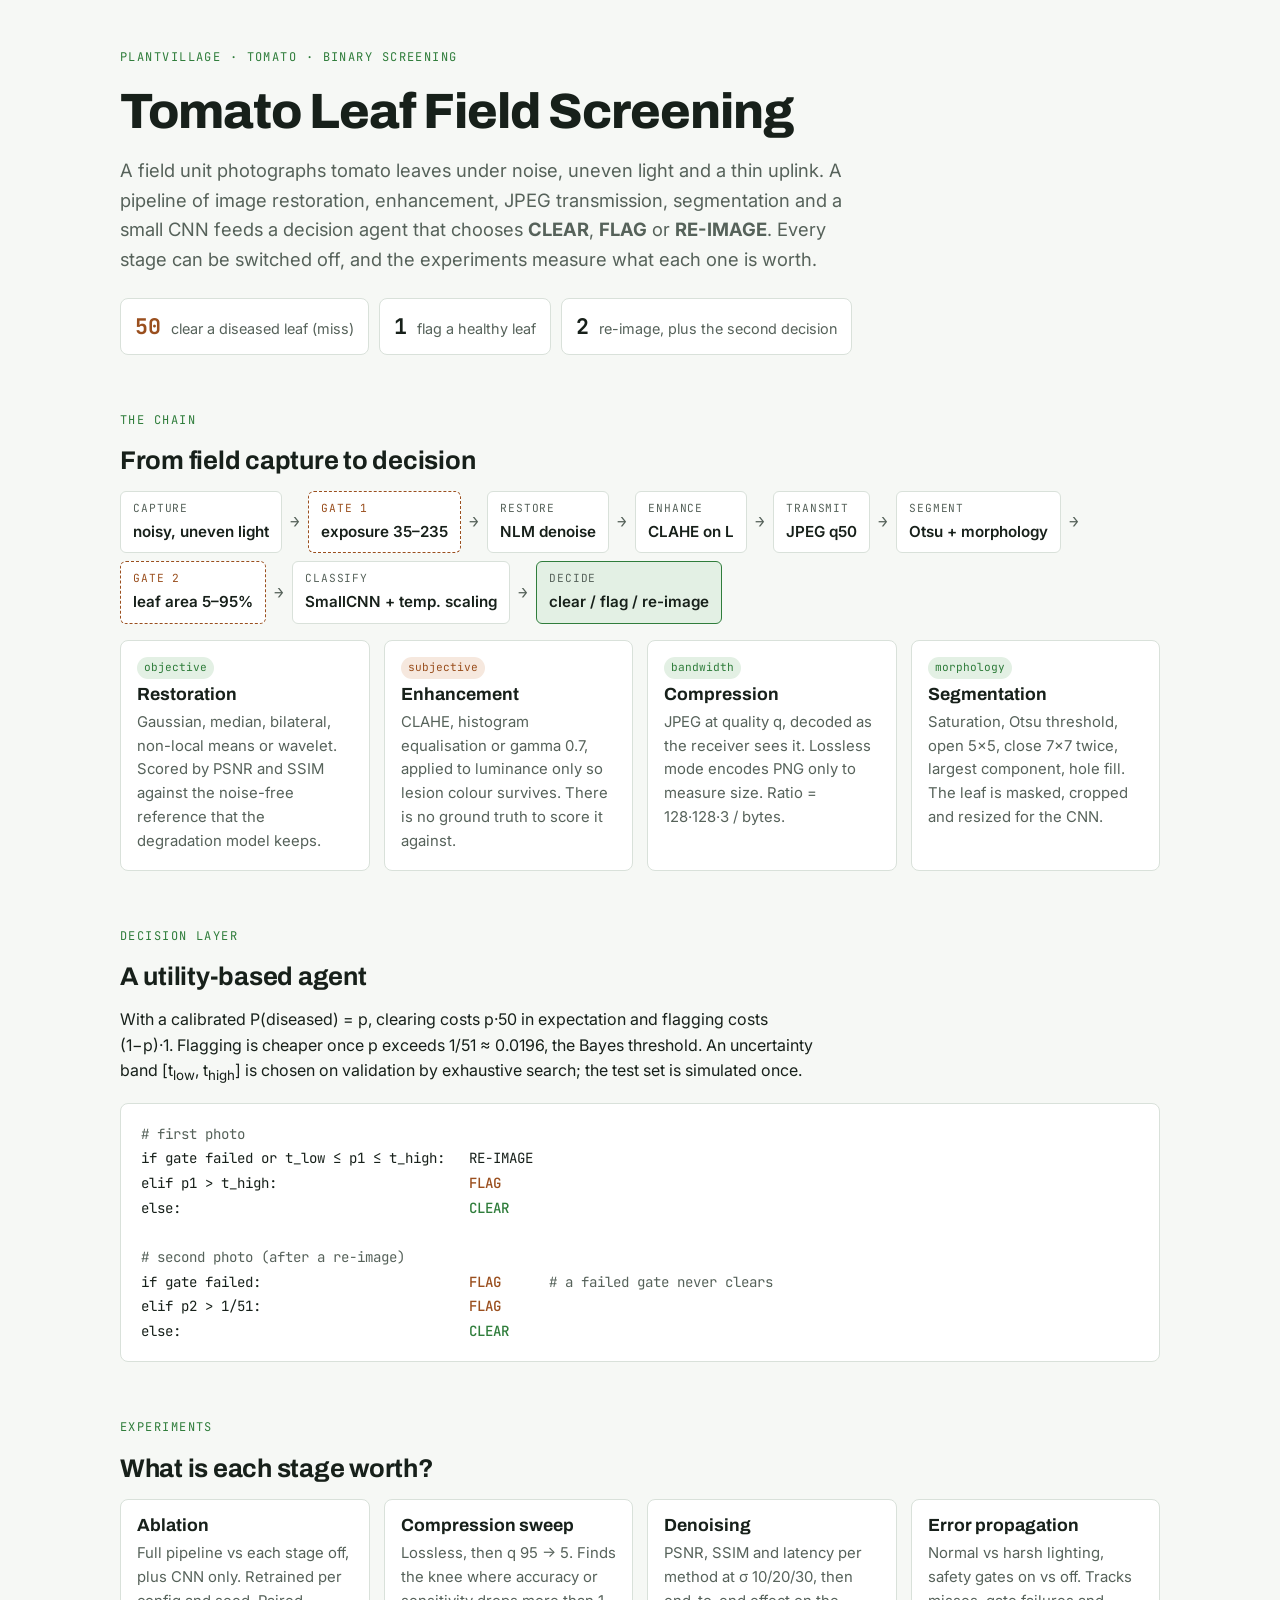
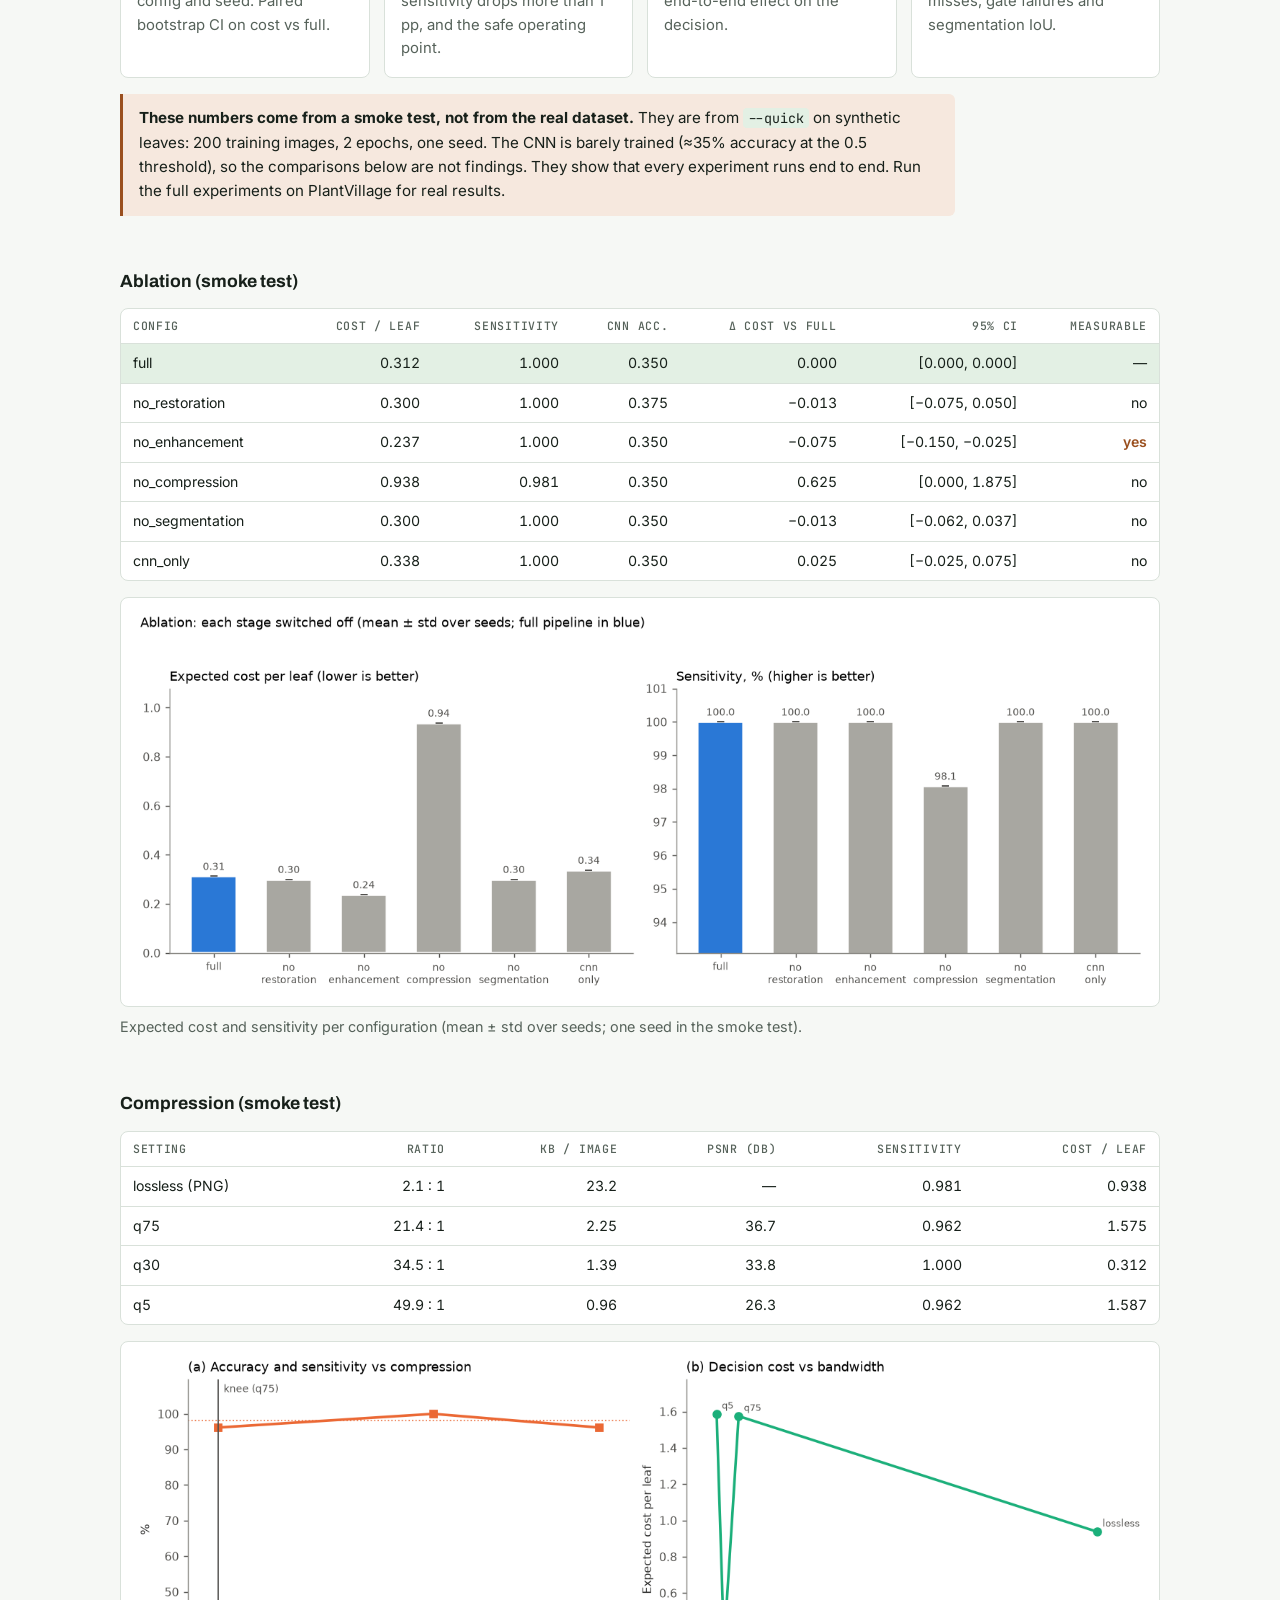
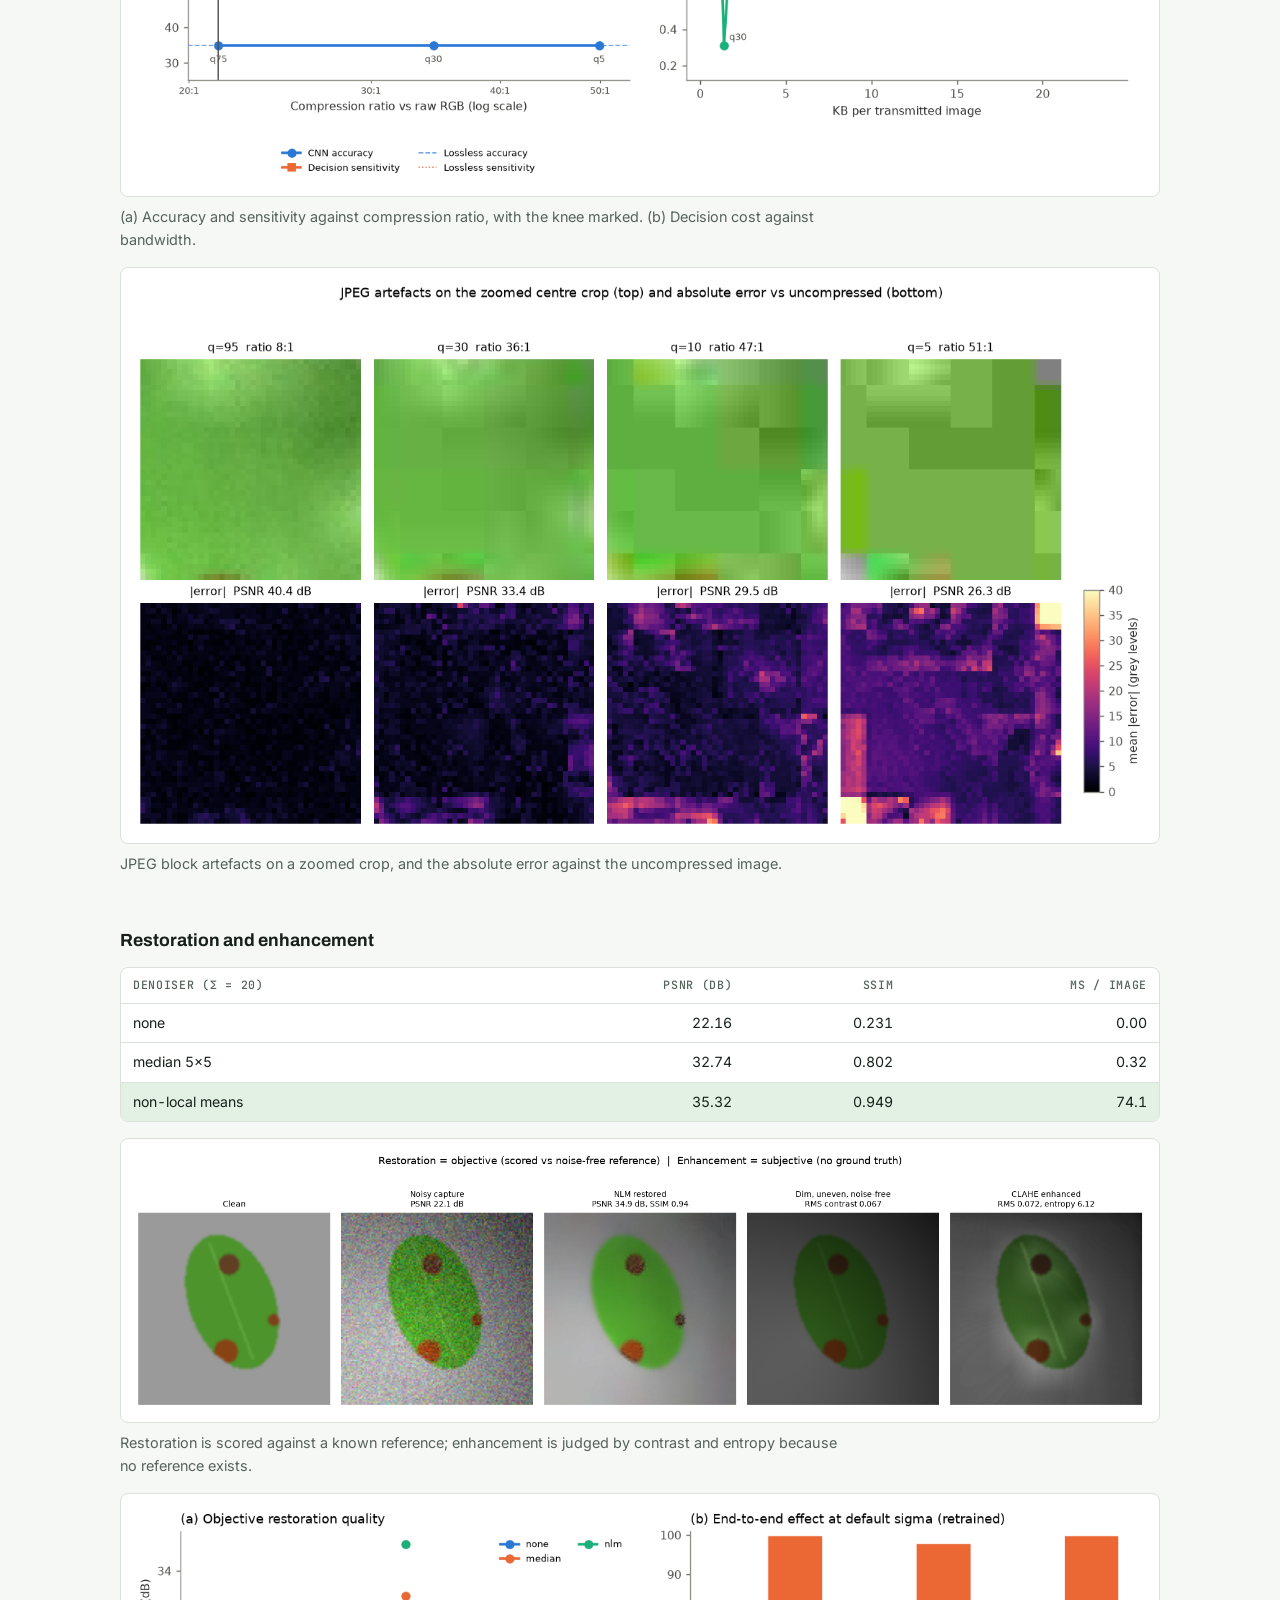
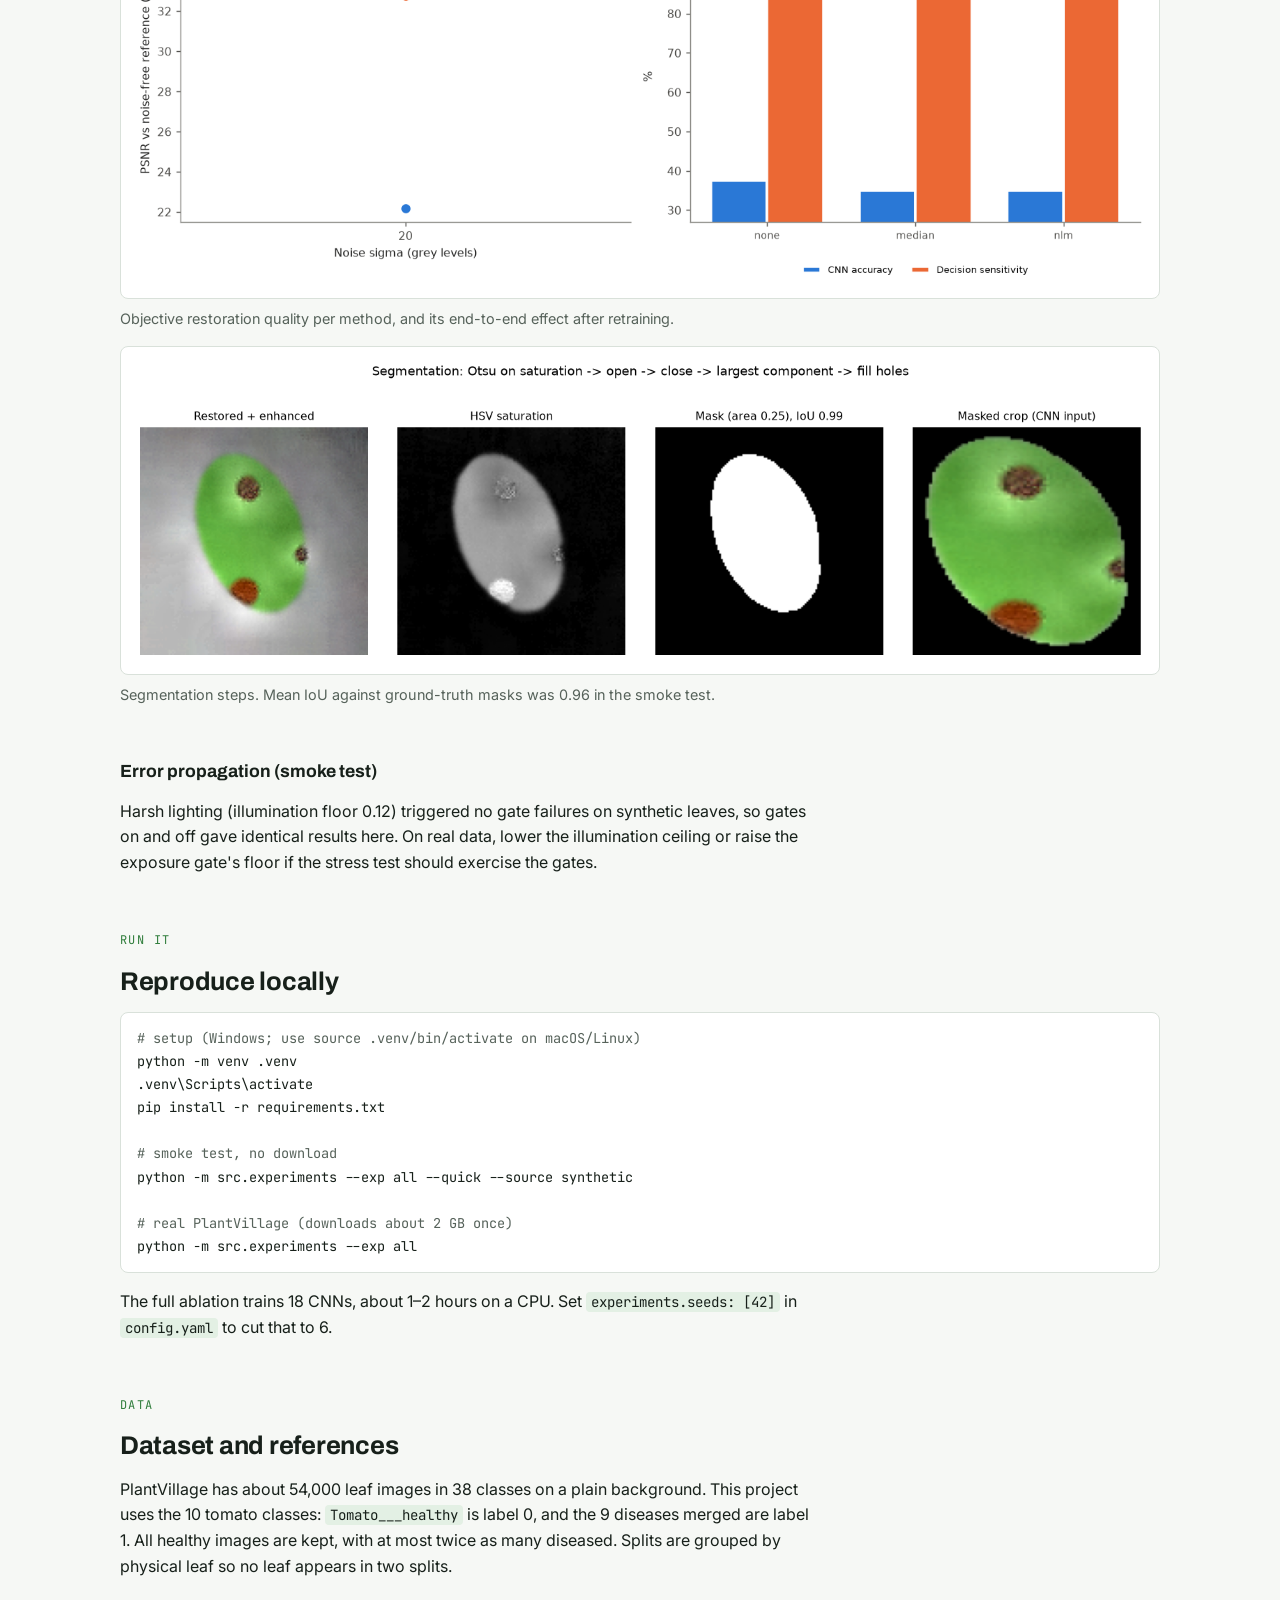
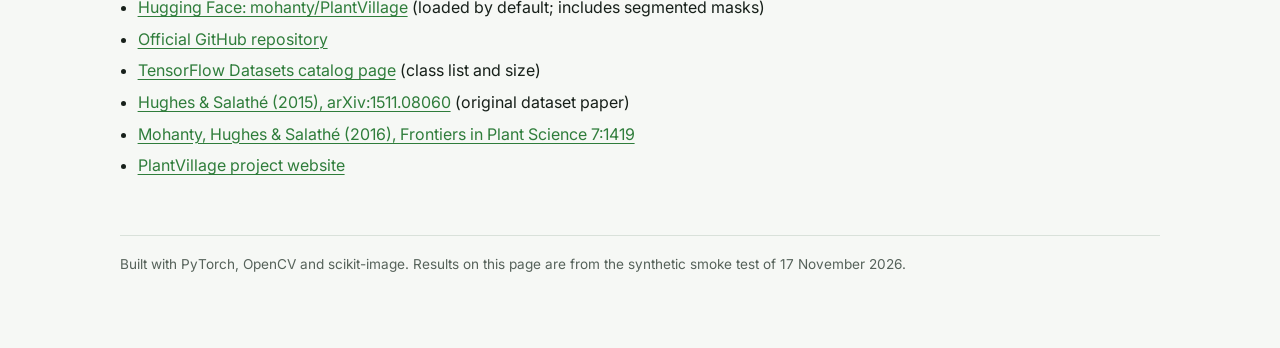
==== docs/index.html @ 644bc86a "Tomato leaf field screening pipeline Restoration, enhancement, JPEG transmission, segmentation and a" ====
<!doctype html>
<html lang="en">
<head>
<meta charset="utf-8">
<meta name="viewport" content="width=device-width, initial-scale=1, viewport-fit=cover">
<style>body{margin:0}img{max-width:100%}</style>
<title>Tomato Leaf Field Screening</title>
<meta name="claude:viewport-fit-sides" content="cover">
<link rel="preconnect" href="https://fonts.googleapis.com">
<link rel="stylesheet" href="https://fonts.googleapis.com/css2?family=Archivo:wght@500;700;800&family=Inter:wght@400;500;600&family=JetBrains+Mono:wght@400;500&display=swap">
<style>
/* Layout: a single reading column (~70ch) with wide figure plates; the pipeline is a horizontal chain of stage chips that wraps on phones. */
:root {
  --bg: #f6f8f5;          /* paper with a faint chlorophyll bias */
  --surface: #ffffff;
  --fg: #17201a;
  --muted: #56625a;
  --line: #d9e1da;
  --leaf: #2f7d3b;        /* accent: healthy leaf green */
  --lesion: #9a4f1e;      /* secondary: lesion brown, used for "diseased" and cost */
  --leaf-soft: #e3f0e4;
  --lesion-soft: #f6e8de;
  --plate: #ffffff;       /* figures are light PNGs; they always sit on a light plate */
  --f-display: "Archivo", "Helvetica Neue", Arial, sans-serif;
  --f-body: "Inter", system-ui, -apple-system, "Segoe UI", sans-serif;
  --f-mono: "JetBrains Mono", ui-monospace, "Cascadia Mono", Consolas, monospace;
}
@media (prefers-color-scheme: dark) {
  :root:not([data-theme="light"]) {
    --bg: #111612; --surface: #182019; --fg: #e6ece7; --muted: #a3b0a6; --line: #2c372e;
    --leaf: #6cc27a; --lesion: #e39a66; --leaf-soft: #1f3324; --lesion-soft: #3a2619; --plate: #f4f6f4;
    color-scheme: dark;
  }
}
:root[data-theme="dark"] {
  --bg: #111612; --surface: #182019; --fg: #e6ece7; --muted: #a3b0a6; --line: #2c372e;
  --leaf: #6cc27a; --lesion: #e39a66; --leaf-soft: #1f3324; --lesion-soft: #3a2619; --plate: #f4f6f4;
  color-scheme: dark;
}

body { background: var(--bg); color: var(--fg); font-family: var(--f-body); font-size: 16px; line-height: 1.6; }
.wrap { max-width: 1040px; margin: 0 auto; padding-block: 48px 72px;
  padding-left: max(16px, env(safe-area-inset-left, 0px)); padding-right: max(16px, env(safe-area-inset-right, 0px));
  display: flex; flex-direction: column; gap: 56px; }
section { display: flex; flex-direction: column; gap: 16px; min-width: 0; }
.prose { max-width: 70ch; }
h1, h2, h3 { font-family: var(--f-display); text-wrap: balance; margin: 0; line-height: 1.15; }
h1 { font-size: clamp(2rem, 5vw, 3.1rem); font-weight: 800; letter-spacing: -0.02em; }
h2 { font-size: 1.6rem; font-weight: 700; letter-spacing: -0.01em; }
h3 { font-size: 1.1rem; font-weight: 700; }
p { margin: 0; }
.eyebrow { font-family: var(--f-mono); font-size: 0.75rem; letter-spacing: 0.12em; text-transform: uppercase; color: var(--leaf); }
.lede { font-size: 1.15rem; color: var(--muted); max-width: 62ch; }
a { color: var(--leaf); text-underline-offset: 3px; }
a:focus-visible, summary:focus-visible { outline: 2px solid var(--leaf); outline-offset: 3px; border-radius: 3px; }
code, .mono { font-family: var(--f-mono); font-size: 0.88em; }
code { background: var(--leaf-soft); padding: 1px 5px; border-radius: 4px; }

/* Hero */
header { display: flex; flex-direction: column; gap: 16px; }
.costs { display: flex; flex-wrap: wrap; gap: 10px; margin-top: 8px; }
.cost { display: flex; align-items: baseline; gap: 10px; border: 1px solid var(--line); background: var(--surface);
  padding: 10px 14px; border-radius: 8px; }
.cost b { font-family: var(--f-mono); font-size: 1.35rem; font-variant-numeric: tabular-nums; }
.cost.fn b { color: var(--lesion); }
.cost span { color: var(--muted); font-size: 0.9rem; }

/* Pipeline chain */
.chain { display: flex; flex-wrap: wrap; align-items: center; gap: 8px; }
.stage { border: 1px solid var(--line); background: var(--surface); border-radius: 6px; padding: 8px 12px;
  display: flex; flex-direction: column; gap: 2px; }
.stage .k { font-family: var(--f-mono); font-size: 0.7rem; color: var(--muted); text-transform: uppercase; letter-spacing: 0.08em; }
.stage .v { font-weight: 600; font-size: 0.95rem; }
.stage.gate { border-style: dashed; border-color: var(--lesion); }
.stage.gate .k { color: var(--lesion); }
.stage.out { background: var(--leaf-soft); border-color: var(--leaf); }
.arrow { color: var(--muted); font-family: var(--f-mono); }

/* Stage detail grid */
.grid { display: grid; grid-template-columns: repeat(auto-fit, minmax(230px, 1fr)); gap: 14px; }
.card { background: var(--surface); border: 1px solid var(--line); border-radius: 8px; padding: 16px;
  display: flex; flex-direction: column; gap: 6px; min-width: 0; }
.card p { color: var(--muted); font-size: 0.93rem; }
.tag { align-self: flex-start; font-family: var(--f-mono); font-size: 0.7rem; padding: 2px 7px; border-radius: 999px;
  background: var(--leaf-soft); color: var(--leaf); }
.tag.subj { background: var(--lesion-soft); color: var(--lesion); }

/* Decision rule */
.rule { background: var(--surface); border: 1px solid var(--line); border-radius: 8px; padding: 18px 20px;
  font-family: var(--f-mono); font-size: 0.88rem; line-height: 1.75; overflow-x: auto; white-space: pre; }
.rule .c { color: var(--muted); }
.rule .flag { color: var(--lesion); font-weight: 500; }
.rule .clear { color: var(--leaf); font-weight: 500; }

/* Notice */
.notice { border-left: 3px solid var(--lesion); background: var(--lesion-soft); padding: 12px 16px; border-radius: 0 6px 6px 0;
  font-size: 0.95rem; max-width: 80ch; }

/* Figures */
figure { margin: 0; display: flex; flex-direction: column; gap: 8px; min-width: 0; }
figure .plate { background: var(--plate); border: 1px solid var(--line); border-radius: 8px; padding: 10px; }
figure img { display: block; width: 100%; height: auto; max-width: 100%; }
figcaption { color: var(--muted); font-size: 0.9rem; max-width: 80ch; }

/* Tables */
.tbl { overflow-x: auto; border: 1px solid var(--line); border-radius: 8px; background: var(--surface); }
table { border-collapse: collapse; width: 100%; font-size: 0.88rem; }
th, td { padding: 8px 12px; text-align: right; border-bottom: 1px solid var(--line); white-space: nowrap; }
th:first-child, td:first-child { text-align: left; }
th { font-family: var(--f-mono); font-size: 0.72rem; text-transform: uppercase; letter-spacing: 0.06em; color: var(--muted); font-weight: 500; }
td { font-variant-numeric: tabular-nums; }
tr:last-child td { border-bottom: 0; }
tr.hl td { background: var(--leaf-soft); }
.yes { color: var(--lesion); font-weight: 600; }

/* Run */
pre.cmd { margin: 0; background: var(--surface); border: 1px solid var(--line); border-radius: 8px; padding: 14px 16px;
  font-family: var(--f-mono); font-size: 0.85rem; overflow-x: auto; line-height: 1.7; }
pre.cmd .c { color: var(--muted); }
ul.links { margin: 0; padding-left: 1.1em; display: flex; flex-direction: column; gap: 6px; }
footer { color: var(--muted); font-size: 0.85rem; border-top: 1px solid var(--line); padding-top: 18px; }
</style>

</head>
<body>
<div class="wrap">

<header>
  <span class="eyebrow">PlantVillage · tomato · binary screening</span>
  <h1>Tomato Leaf Field Screening</h1>
  <p class="lede">A field unit photographs tomato leaves under noise, uneven light and a thin uplink. A pipeline of image restoration, enhancement, JPEG transmission, segmentation and a small CNN feeds a decision agent that chooses <strong>CLEAR</strong>, <strong>FLAG</strong> or <strong>RE-IMAGE</strong>. Every stage can be switched off, and the experiments measure what each one is worth.</p>
  <div class="costs" aria-label="Decision costs">
    <div class="cost fn"><b>50</b><span>clear a diseased leaf (miss)</span></div>
    <div class="cost"><b>1</b><span>flag a healthy leaf</span></div>
    <div class="cost"><b>2</b><span>re-image, plus the second decision</span></div>
  </div>
</header>

<section>
  <span class="eyebrow">The chain</span>
  <h2>From field capture to decision</h2>
  <div class="chain" role="list">
    <div class="stage" role="listitem"><span class="k">capture</span><span class="v">noisy, uneven light</span></div><span class="arrow">→</span>
    <div class="stage gate" role="listitem"><span class="k">gate 1</span><span class="v">exposure 35–235</span></div><span class="arrow">→</span>
    <div class="stage" role="listitem"><span class="k">restore</span><span class="v">NLM denoise</span></div><span class="arrow">→</span>
    <div class="stage" role="listitem"><span class="k">enhance</span><span class="v">CLAHE on L</span></div><span class="arrow">→</span>
    <div class="stage" role="listitem"><span class="k">transmit</span><span class="v">JPEG q50</span></div><span class="arrow">→</span>
    <div class="stage" role="listitem"><span class="k">segment</span><span class="v">Otsu + morphology</span></div><span class="arrow">→</span>
    <div class="stage gate" role="listitem"><span class="k">gate 2</span><span class="v">leaf area 5–95%</span></div><span class="arrow">→</span>
    <div class="stage" role="listitem"><span class="k">classify</span><span class="v">SmallCNN + temp. scaling</span></div><span class="arrow">→</span>
    <div class="stage out" role="listitem"><span class="k">decide</span><span class="v">clear / flag / re-image</span></div>
  </div>
  <div class="grid">
    <div class="card"><span class="tag">objective</span><h3>Restoration</h3><p>Gaussian, median, bilateral, non-local means or wavelet. Scored by PSNR and SSIM against the noise-free reference that the degradation model keeps.</p></div>
    <div class="card"><span class="tag subj">subjective</span><h3>Enhancement</h3><p>CLAHE, histogram equalisation or gamma 0.7, applied to luminance only so lesion colour survives. There is no ground truth to score it against.</p></div>
    <div class="card"><span class="tag">bandwidth</span><h3>Compression</h3><p>JPEG at quality q, decoded as the receiver sees it. Lossless mode encodes PNG only to measure size. Ratio = 128·128·3 / bytes.</p></div>
    <div class="card"><span class="tag">morphology</span><h3>Segmentation</h3><p>Saturation, Otsu threshold, open 5×5, close 7×7 twice, largest component, hole fill. The leaf is masked, cropped and resized for the CNN.</p></div>
  </div>
</section>

<section>
  <span class="eyebrow">Decision layer</span>
  <h2>A utility-based agent</h2>
  <p class="prose">With a calibrated P(diseased) = p, clearing costs p·50 in expectation and flagging costs (1−p)·1. Flagging is cheaper once p exceeds 1/51 ≈ 0.0196, the Bayes threshold. An uncertainty band [t<sub>low</sub>, t<sub>high</sub>] is chosen on validation by exhaustive search; the test set is simulated once.</p>
  <div class="rule"><span class="c"># first photo</span>
if gate failed or t_low ≤ p1 ≤ t_high:   RE-IMAGE
elif p1 > t_high:                        <span class="flag">FLAG</span>
else:                                    <span class="clear">CLEAR</span>

<span class="c"># second photo (after a re-image)</span>
if gate failed:                          <span class="flag">FLAG</span>      <span class="c"># a failed gate never clears</span>
elif p2 > 1/51:                          <span class="flag">FLAG</span>
else:                                    <span class="clear">CLEAR</span></div>
</section>

<section>
  <span class="eyebrow">Experiments</span>
  <h2>What is each stage worth?</h2>
  <div class="grid">
    <div class="card"><h3>Ablation</h3><p>Full pipeline vs each stage off, plus CNN only. Retrained per config and seed. Paired bootstrap CI on cost vs full.</p></div>
    <div class="card"><h3>Compression sweep</h3><p>Lossless, then q 95 → 5. Finds the knee where accuracy or sensitivity drops more than 1 pp, and the safe operating point.</p></div>
    <div class="card"><h3>Denoising</h3><p>PSNR, SSIM and latency per method at σ 10/20/30, then end-to-end effect on the decision.</p></div>
    <div class="card"><h3>Error propagation</h3><p>Normal vs harsh lighting, safety gates on vs off. Tracks misses, gate failures and segmentation IoU.</p></div>
  </div>
  <p class="notice"><strong>These numbers come from a smoke test, not from the real dataset.</strong> They are from <code>--quick</code> on synthetic leaves: 200 training images, 2 epochs, one seed. The CNN is barely trained (≈35% accuracy at the 0.5 threshold), so the comparisons below are not findings. They show that every experiment runs end to end. Run the full experiments on PlantVillage for real results.</p>
</section>

<section>
  <h3>Ablation (smoke test)</h3>
  <div class="tbl"><table>
    <thead><tr><th>Config</th><th>Cost / leaf</th><th>Sensitivity</th><th>CNN acc.</th><th>Δ cost vs full</th><th>95% CI</th><th>Measurable</th></tr></thead>
    <tbody>
      <tr class="hl"><td>full</td><td>0.312</td><td>1.000</td><td>0.350</td><td>0.000</td><td>[0.000, 0.000]</td><td>—</td></tr>
      <tr><td>no_restoration</td><td>0.300</td><td>1.000</td><td>0.375</td><td>−0.013</td><td>[−0.075, 0.050]</td><td>no</td></tr>
      <tr><td>no_enhancement</td><td>0.237</td><td>1.000</td><td>0.350</td><td>−0.075</td><td>[−0.150, −0.025]</td><td class="yes">yes</td></tr>
      <tr><td>no_compression</td><td>0.938</td><td>0.981</td><td>0.350</td><td>0.625</td><td>[0.000, 1.875]</td><td>no</td></tr>
      <tr><td>no_segmentation</td><td>0.300</td><td>1.000</td><td>0.350</td><td>−0.013</td><td>[−0.062, 0.037]</td><td>no</td></tr>
      <tr><td>cnn_only</td><td>0.338</td><td>1.000</td><td>0.350</td><td>0.025</td><td>[−0.025, 0.075]</td><td>no</td></tr>
    </tbody>
  </table></div>
  <figure><div class="plate"><img src="figures/ablation.png" alt="Bar charts of expected cost per leaf and sensitivity for each ablation configuration, full pipeline highlighted"></div>
    <figcaption>Expected cost and sensitivity per configuration (mean ± std over seeds; one seed in the smoke test).</figcaption></figure>
</section>

<section>
  <h3>Compression (smoke test)</h3>
  <div class="tbl"><table>
    <thead><tr><th>Setting</th><th>Ratio</th><th>KB / image</th><th>PSNR (dB)</th><th>Sensitivity</th><th>Cost / leaf</th></tr></thead>
    <tbody>
      <tr><td>lossless (PNG)</td><td>2.1 : 1</td><td>23.2</td><td>—</td><td>0.981</td><td>0.938</td></tr>
      <tr><td>q75</td><td>21.4 : 1</td><td>2.25</td><td>36.7</td><td>0.962</td><td>1.575</td></tr>
      <tr><td>q30</td><td>34.5 : 1</td><td>1.39</td><td>33.8</td><td>1.000</td><td>0.312</td></tr>
      <tr><td>q5</td><td>49.9 : 1</td><td>0.96</td><td>26.3</td><td>0.962</td><td>1.587</td></tr>
    </tbody>
  </table></div>
  <figure><div class="plate"><img src="figures/compression_sweep.png" alt="Accuracy and sensitivity against compression ratio, and decision cost against kilobytes per image"></div>
    <figcaption>(a) Accuracy and sensitivity against compression ratio, with the knee marked. (b) Decision cost against bandwidth.</figcaption></figure>
  <figure><div class="plate"><img src="figures/jpeg_artifacts.png" alt="Zoomed leaf crops at JPEG quality 95, 30, 10 and 5 with absolute error maps"></div>
    <figcaption>JPEG block artefacts on a zoomed crop, and the absolute error against the uncompressed image.</figcaption></figure>
</section>

<section>
  <h3>Restoration and enhancement</h3>
  <div class="tbl"><table>
    <thead><tr><th>Denoiser (σ = 20)</th><th>PSNR (dB)</th><th>SSIM</th><th>ms / image</th></tr></thead>
    <tbody>
      <tr><td>none</td><td>22.16</td><td>0.231</td><td>0.00</td></tr>
      <tr><td>median 5×5</td><td>32.74</td><td>0.802</td><td>0.32</td></tr>
      <tr class="hl"><td>non-local means</td><td>35.32</td><td>0.949</td><td>74.1</td></tr>
    </tbody>
  </table></div>
  <figure><div class="plate"><img src="figures/restoration_vs_enhancement.png" alt="Five panels: clean leaf, noisy capture, NLM restored, dim uneven capture, CLAHE enhanced"></div>
    <figcaption>Restoration is scored against a known reference; enhancement is judged by contrast and entropy because no reference exists.</figcaption></figure>
  <figure><div class="plate"><img src="figures/denoise.png" alt="PSNR per denoiser against noise level, and end-to-end accuracy and sensitivity per denoiser"></div>
    <figcaption>Objective restoration quality per method, and its end-to-end effect after retraining.</figcaption></figure>
  <figure><div class="plate"><img src="figures/segmentation_steps.png" alt="Segmentation steps: restored and enhanced image, saturation channel, binary mask, masked crop"></div>
    <figcaption>Segmentation steps. Mean IoU against ground-truth masks was 0.96 in the smoke test.</figcaption></figure>
</section>

<section>
  <h3>Error propagation (smoke test)</h3>
  <p class="prose">Harsh lighting (illumination floor 0.12) triggered no gate failures on synthetic leaves, so gates on and off gave identical results here. On real data, lower the illumination ceiling or raise the exposure gate's floor if the stress test should exercise the gates.</p>
</section>

<section>
  <span class="eyebrow">Run it</span>
  <h2>Reproduce locally</h2>
  <pre class="cmd"><span class="c"># setup (Windows; use source .venv/bin/activate on macOS/Linux)</span>
python -m venv .venv
.venv\Scripts\activate
pip install -r requirements.txt

<span class="c"># smoke test, no download</span>
python -m src.experiments --exp all --quick --source synthetic

<span class="c"># real PlantVillage (downloads about 2 GB once)</span>
python -m src.experiments --exp all</pre>
  <p class="prose">The full ablation trains 18 CNNs, about 1–2 hours on a CPU. Set <code>experiments.seeds: [42]</code> in <code>config.yaml</code> to cut that to 6.</p>
</section>

<section>
  <span class="eyebrow">Data</span>
  <h2>Dataset and references</h2>
  <p class="prose">PlantVillage has about 54,000 leaf images in 38 classes on a plain background. This project uses the 10 tomato classes: <code>Tomato___healthy</code> is label 0, and the 9 diseases merged are label 1. All healthy images are kept, with at most twice as many diseased. Splits are grouped by physical leaf so no leaf appears in two splits.</p>
  <ul class="links">
    <li><a href="https://huggingface.co/datasets/mohanty/PlantVillage" target="_blank" rel="noopener">Hugging Face: mohanty/PlantVillage</a> (loaded by default; includes segmented masks)</li>
    <li><a href="https://github.com/spMohanty/PlantVillage-Dataset" target="_blank" rel="noopener">Official GitHub repository</a></li>
    <li><a href="https://www.tensorflow.org/datasets/catalog/plant_village" target="_blank" rel="noopener">TensorFlow Datasets catalog page</a> (class list and size)</li>
    <li><a href="https://arxiv.org/abs/1511.08060" target="_blank" rel="noopener">Hughes &amp; Salathé (2015), arXiv:1511.08060</a> (original dataset paper)</li>
    <li><a href="https://doi.org/10.3389/fpls.2016.01419" target="_blank" rel="noopener">Mohanty, Hughes &amp; Salathé (2016), Frontiers in Plant Science 7:1419</a></li>
    <li><a href="https://plantvillage.psu.edu/" target="_blank" rel="noopener">PlantVillage project website</a></li>
  </ul>
</section>

<footer>Built with PyTorch, OpenCV and scikit-image. Results on this page are from the synthetic smoke test of 17 November 2026.</footer>
</div>
</body>
</html>
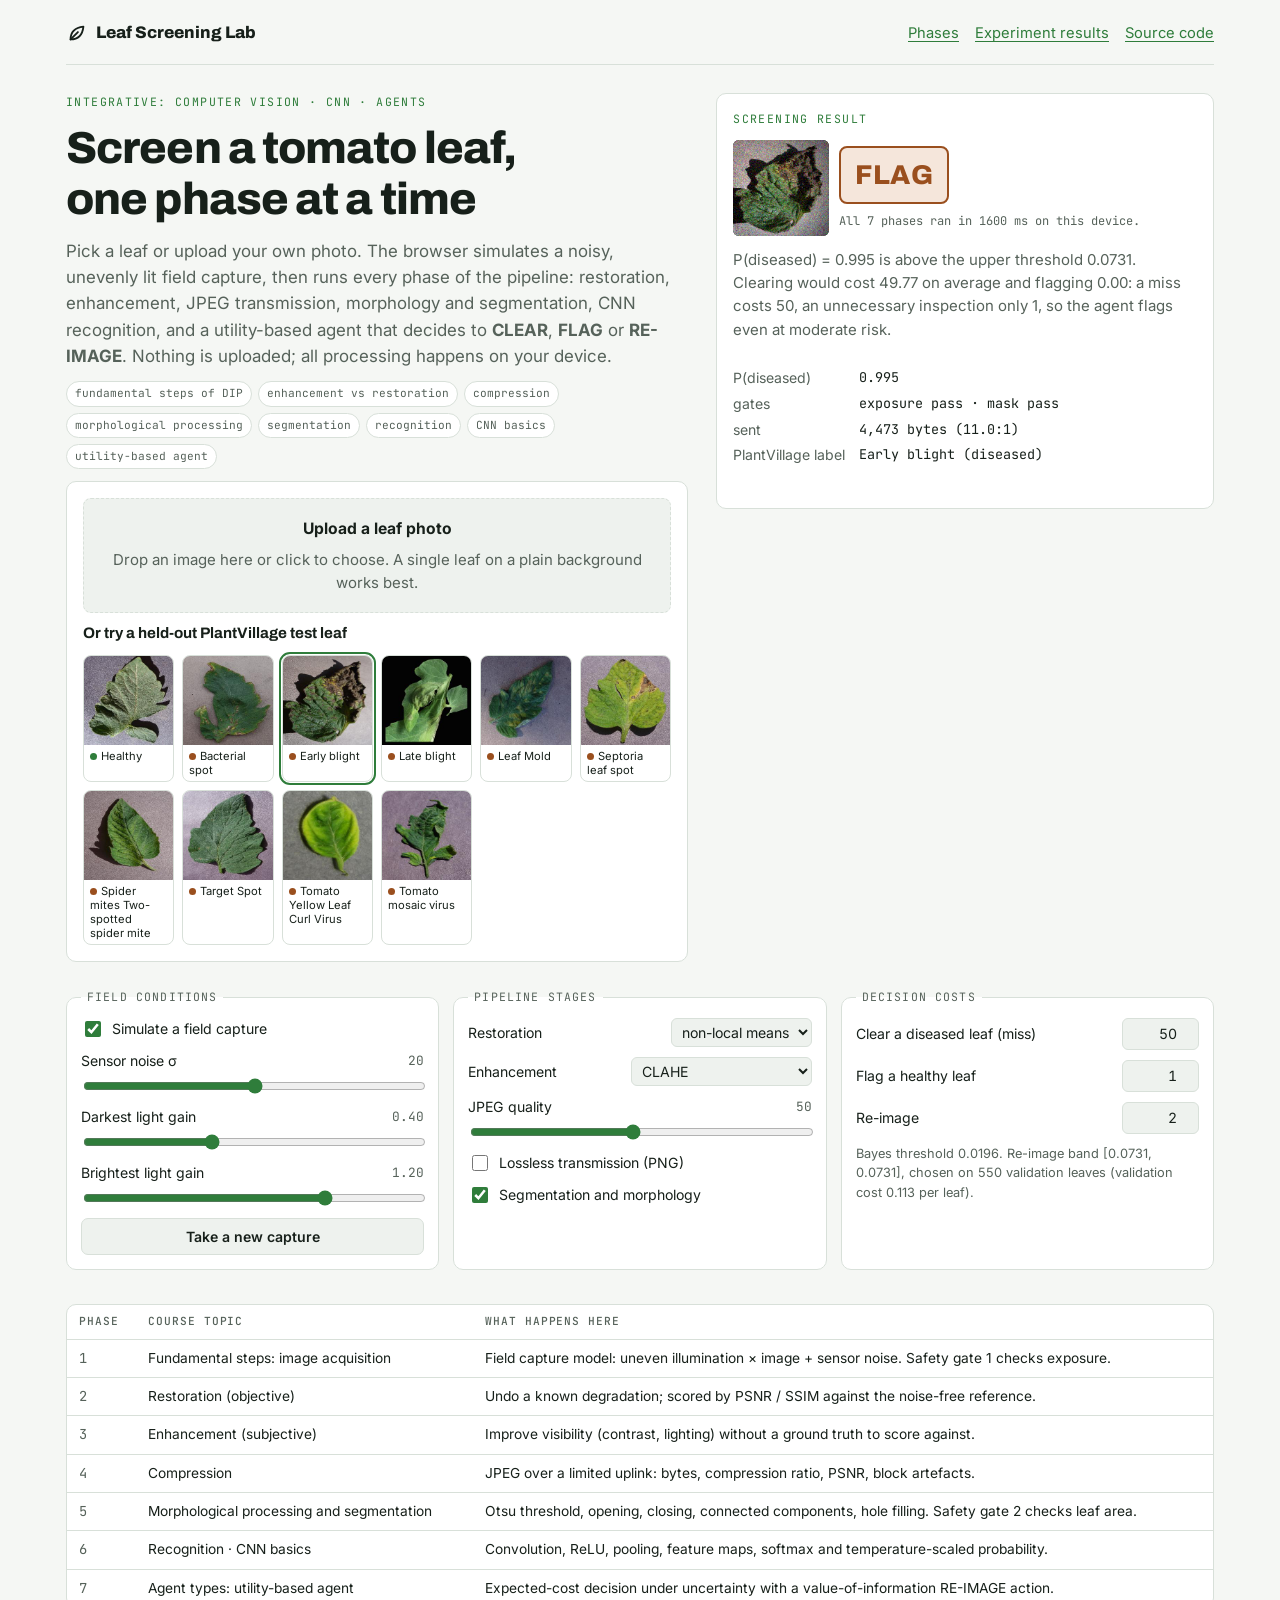
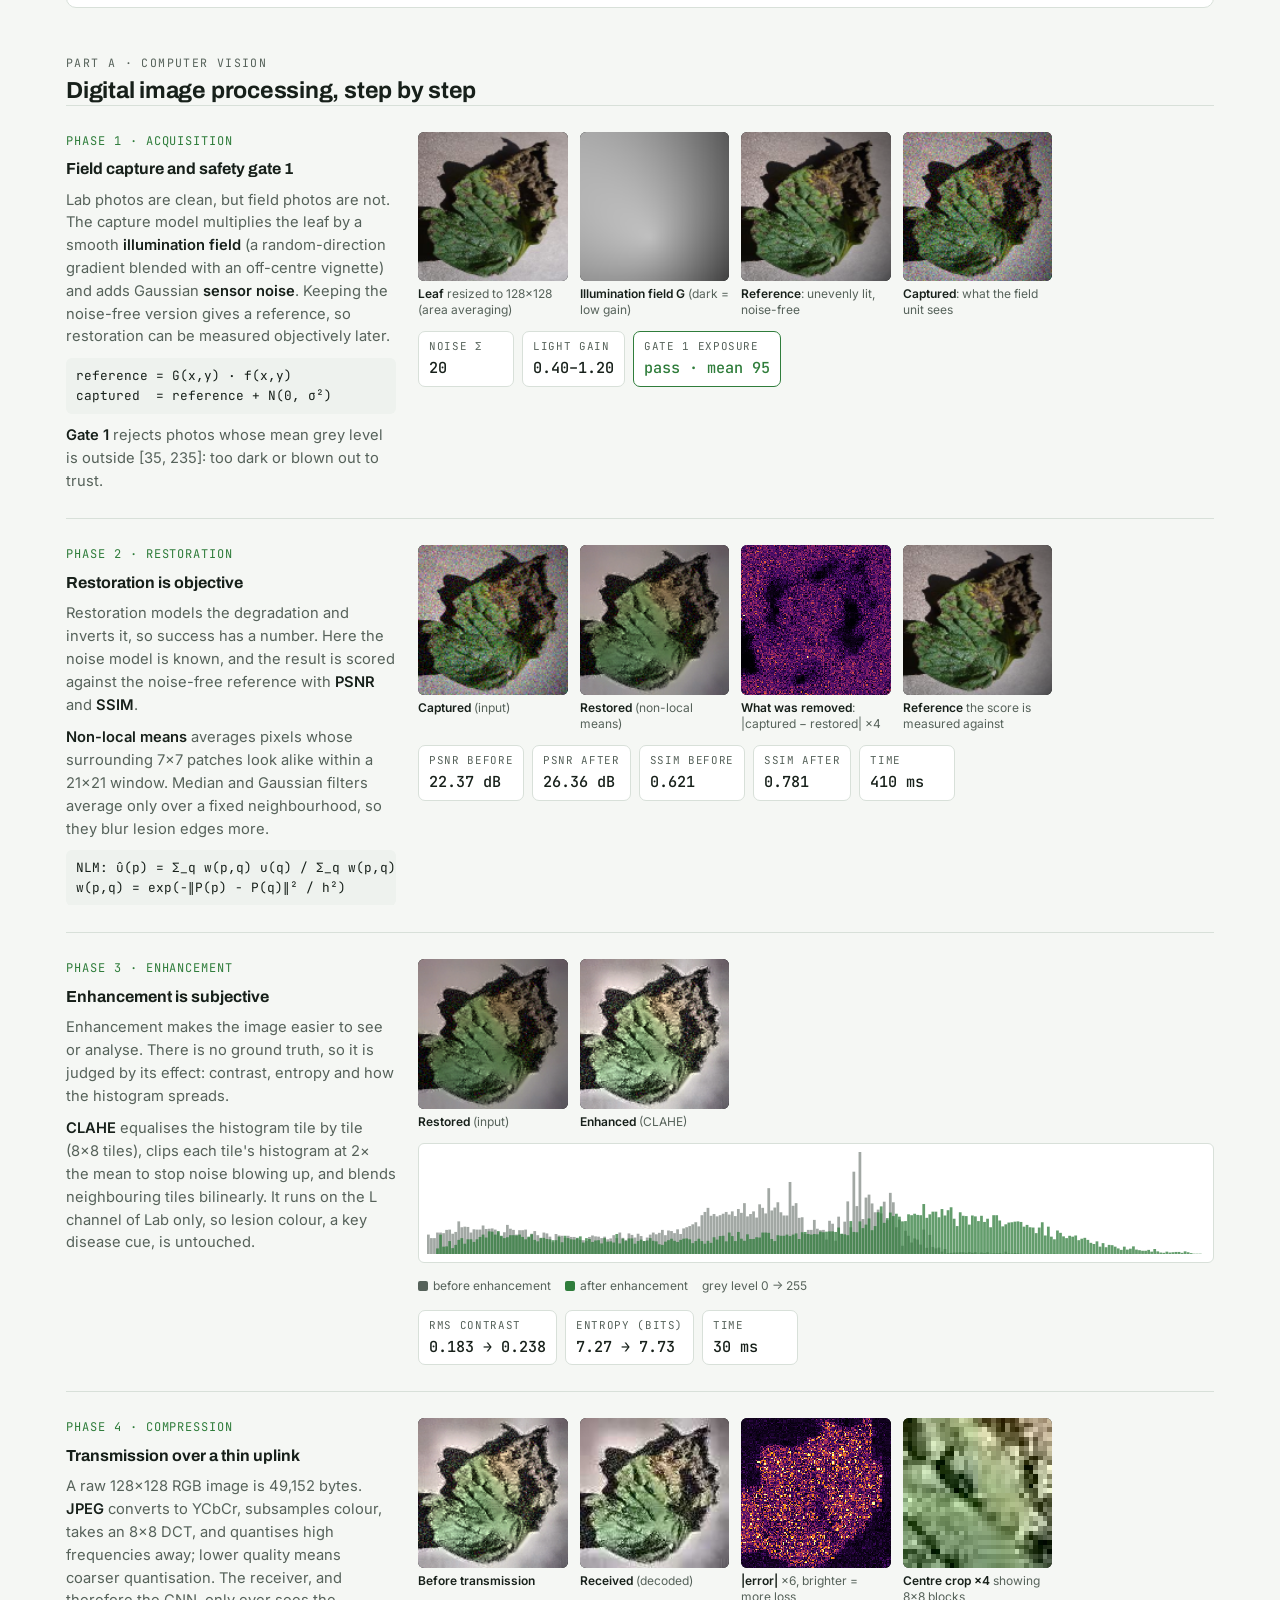
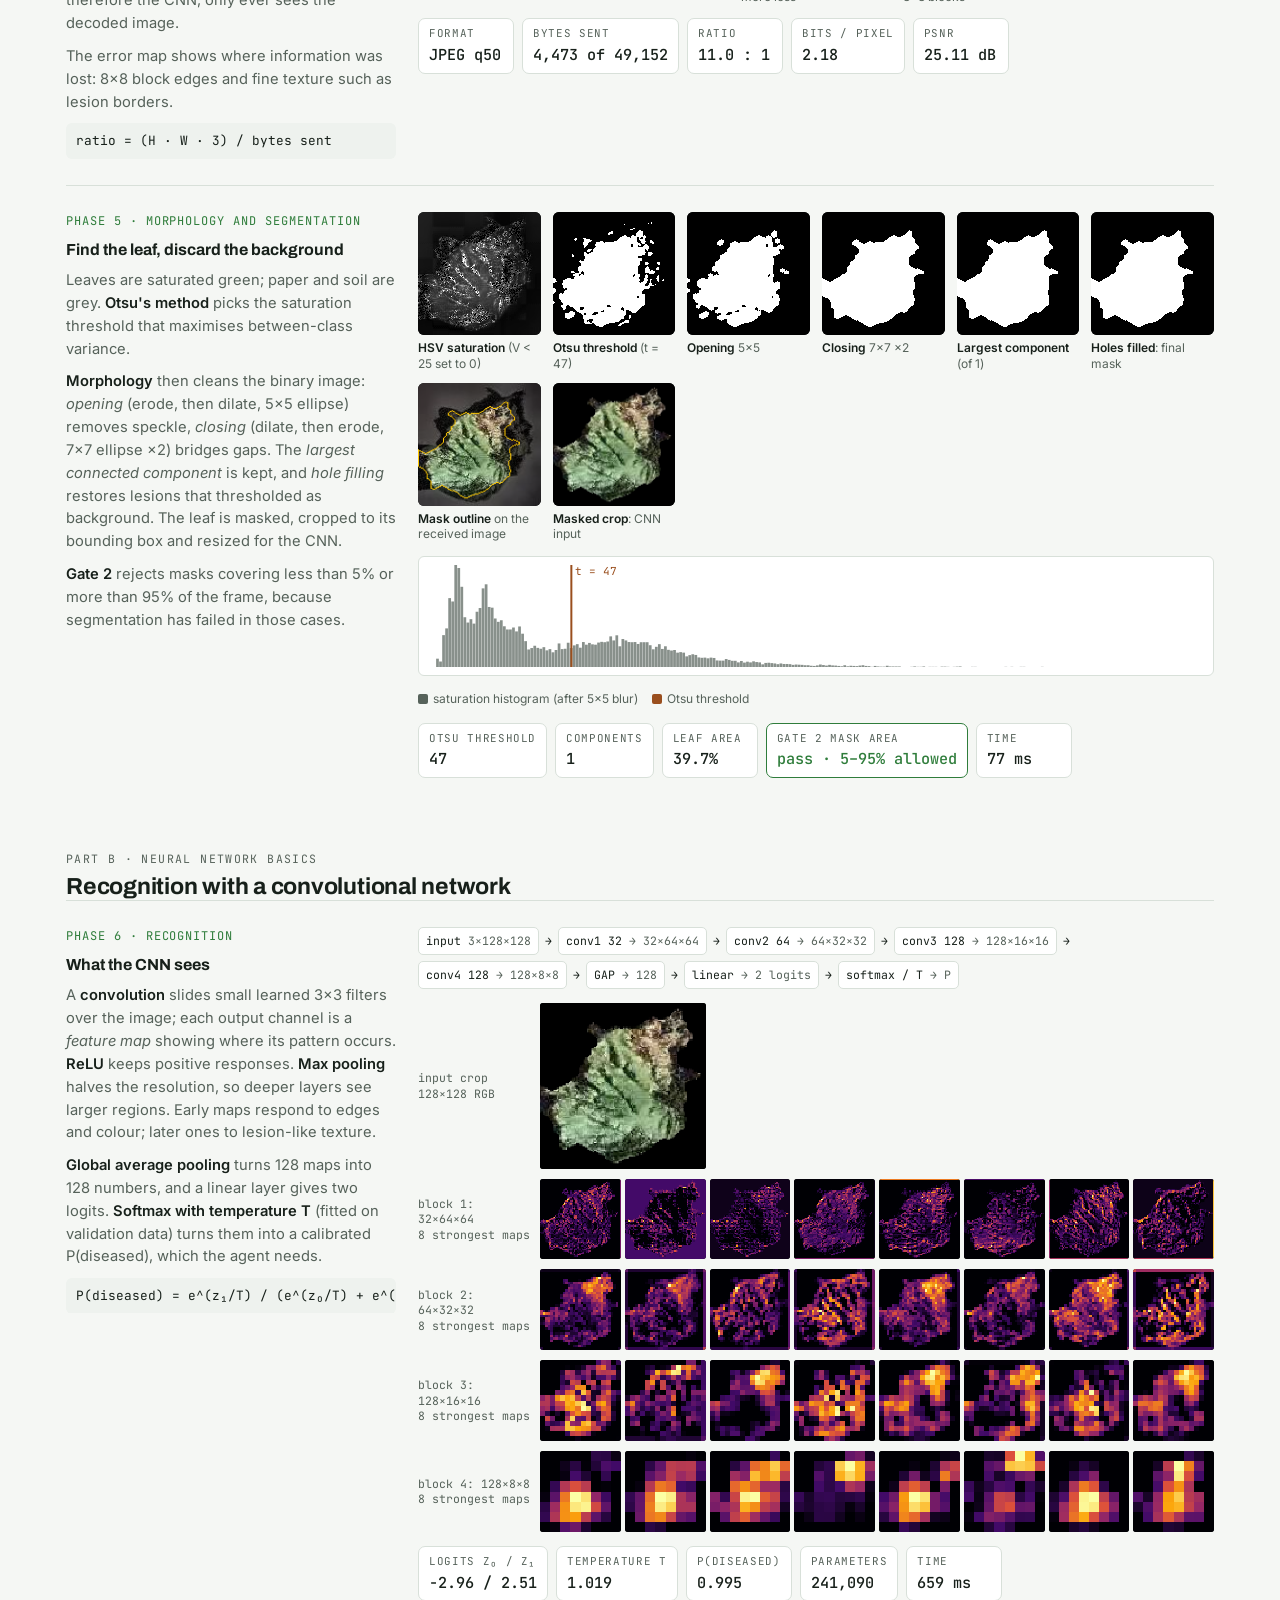
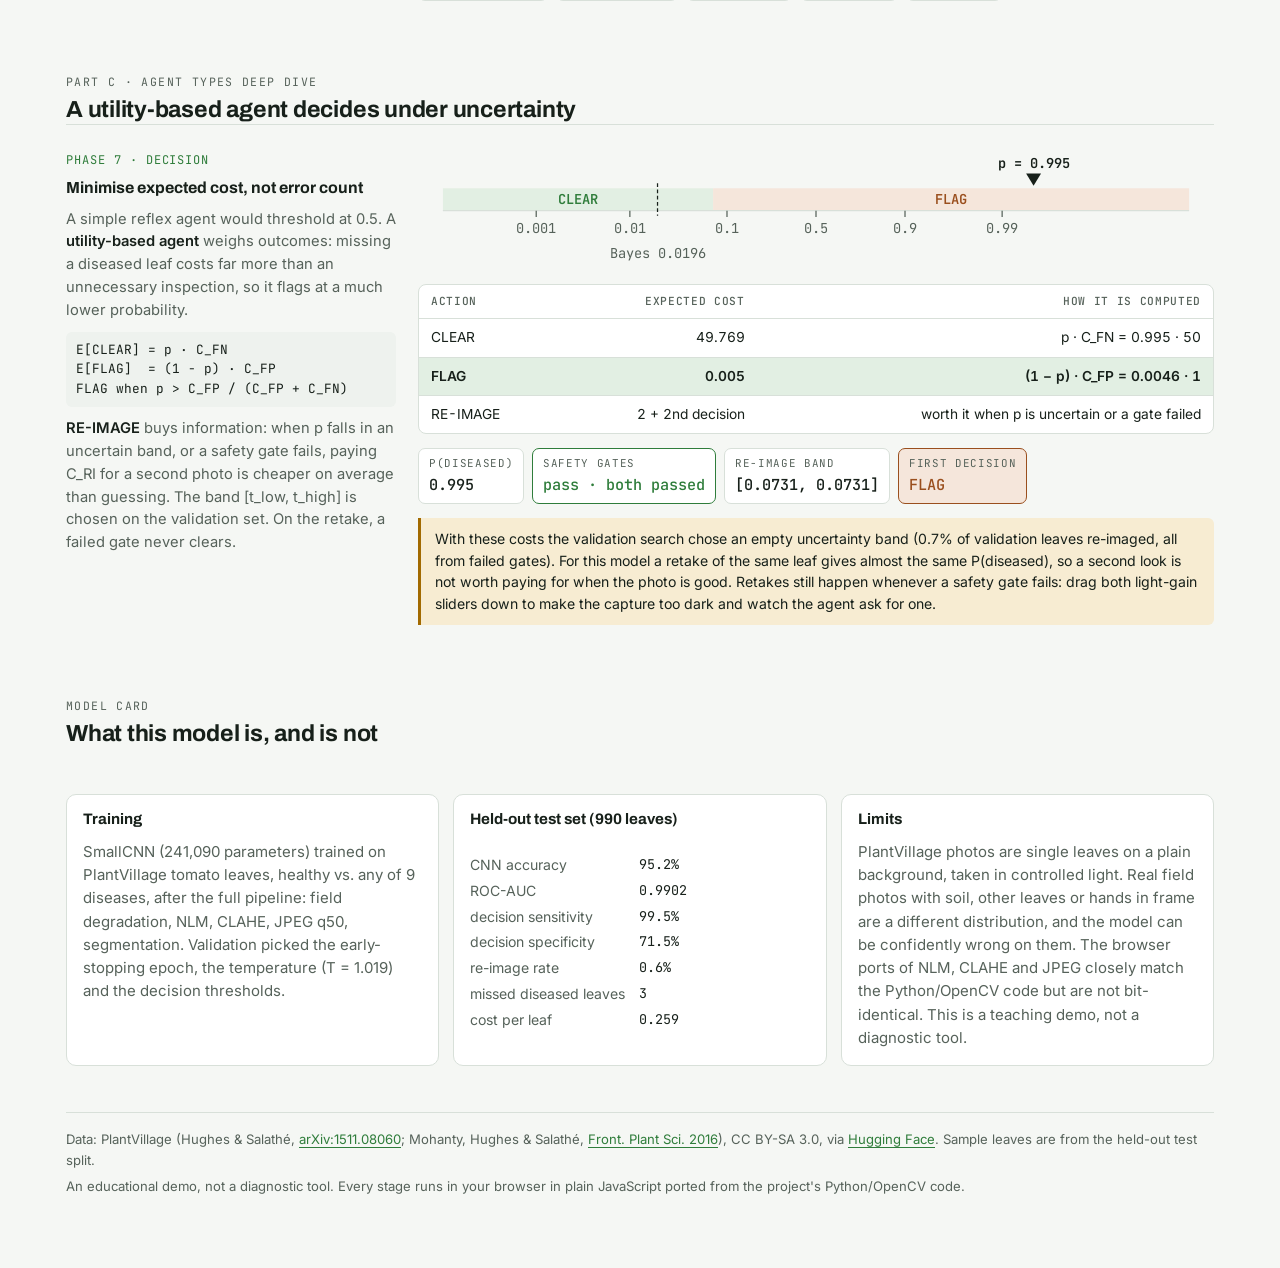
==== commit 2b2c2ced: "Interactive screening lab on GitHub Pages Run every phase of the pipeline in the browser on a held-o" ====
--- a/docs/index.html
+++ b/docs/index.html
@@ -3,276 +3,277 @@
 <head>
 <meta charset="utf-8">
 <meta name="viewport" content="width=device-width, initial-scale=1, viewport-fit=cover">
-<style>body{margin:0}img{max-width:100%}</style>
-<title>Tomato Leaf Field Screening</title>
-<meta name="claude:viewport-fit-sides" content="cover">
+<title>Leaf Screening Lab</title>
+<meta name="description" content="Screen a tomato leaf photo step by step in your browser: restoration, enhancement, JPEG compression, morphology, segmentation, a CNN and a utility-based CLEAR / FLAG / RE-IMAGE agent.">
 <link rel="preconnect" href="https://fonts.googleapis.com">
+<link rel="preconnect" href="https://fonts.gstatic.com" crossorigin>
 <link rel="stylesheet" href="https://fonts.googleapis.com/css2?family=Archivo:wght@500;700;800&family=Inter:wght@400;500;600&family=JetBrains+Mono:wght@400;500&display=swap">
-<style>
-/* Layout: a single reading column (~70ch) with wide figure plates; the pipeline is a horizontal chain of stage chips that wraps on phones. */
-:root {
-  --bg: #f6f8f5;          /* paper with a faint chlorophyll bias */
-  --surface: #ffffff;
-  --fg: #17201a;
-  --muted: #56625a;
-  --line: #d9e1da;
-  --leaf: #2f7d3b;        /* accent: healthy leaf green */
-  --lesion: #9a4f1e;      /* secondary: lesion brown, used for "diseased" and cost */
-  --leaf-soft: #e3f0e4;
-  --lesion-soft: #f6e8de;
-  --plate: #ffffff;       /* figures are light PNGs; they always sit on a light plate */
-  --f-display: "Archivo", "Helvetica Neue", Arial, sans-serif;
-  --f-body: "Inter", system-ui, -apple-system, "Segoe UI", sans-serif;
-  --f-mono: "JetBrains Mono", ui-monospace, "Cascadia Mono", Consolas, monospace;
-}
-@media (prefers-color-scheme: dark) {
-  :root:not([data-theme="light"]) {
-    --bg: #111612; --surface: #182019; --fg: #e6ece7; --muted: #a3b0a6; --line: #2c372e;
-    --leaf: #6cc27a; --lesion: #e39a66; --leaf-soft: #1f3324; --lesion-soft: #3a2619; --plate: #f4f6f4;
-    color-scheme: dark;
-  }
-}
-:root[data-theme="dark"] {
-  --bg: #111612; --surface: #182019; --fg: #e6ece7; --muted: #a3b0a6; --line: #2c372e;
-  --leaf: #6cc27a; --lesion: #e39a66; --leaf-soft: #1f3324; --lesion-soft: #3a2619; --plate: #f4f6f4;
-  color-scheme: dark;
-}
-
-body { background: var(--bg); color: var(--fg); font-family: var(--f-body); font-size: 16px; line-height: 1.6; }
-.wrap { max-width: 1040px; margin: 0 auto; padding-block: 48px 72px;
-  padding-left: max(16px, env(safe-area-inset-left, 0px)); padding-right: max(16px, env(safe-area-inset-right, 0px));
-  display: flex; flex-direction: column; gap: 56px; }
-section { display: flex; flex-direction: column; gap: 16px; min-width: 0; }
-.prose { max-width: 70ch; }
-h1, h2, h3 { font-family: var(--f-display); text-wrap: balance; margin: 0; line-height: 1.15; }
-h1 { font-size: clamp(2rem, 5vw, 3.1rem); font-weight: 800; letter-spacing: -0.02em; }
-h2 { font-size: 1.6rem; font-weight: 700; letter-spacing: -0.01em; }
-h3 { font-size: 1.1rem; font-weight: 700; }
-p { margin: 0; }
-.eyebrow { font-family: var(--f-mono); font-size: 0.75rem; letter-spacing: 0.12em; text-transform: uppercase; color: var(--leaf); }
-.lede { font-size: 1.15rem; color: var(--muted); max-width: 62ch; }
-a { color: var(--leaf); text-underline-offset: 3px; }
-a:focus-visible, summary:focus-visible { outline: 2px solid var(--leaf); outline-offset: 3px; border-radius: 3px; }
-code, .mono { font-family: var(--f-mono); font-size: 0.88em; }
-code { background: var(--leaf-soft); padding: 1px 5px; border-radius: 4px; }
-
-/* Hero */
-header { display: flex; flex-direction: column; gap: 16px; }
-.costs { display: flex; flex-wrap: wrap; gap: 10px; margin-top: 8px; }
-.cost { display: flex; align-items: baseline; gap: 10px; border: 1px solid var(--line); background: var(--surface);
-  padding: 10px 14px; border-radius: 8px; }
-.cost b { font-family: var(--f-mono); font-size: 1.35rem; font-variant-numeric: tabular-nums; }
-.cost.fn b { color: var(--lesion); }
-.cost span { color: var(--muted); font-size: 0.9rem; }
-
-/* Pipeline chain */
-.chain { display: flex; flex-wrap: wrap; align-items: center; gap: 8px; }
-.stage { border: 1px solid var(--line); background: var(--surface); border-radius: 6px; padding: 8px 12px;
-  display: flex; flex-direction: column; gap: 2px; }
-.stage .k { font-family: var(--f-mono); font-size: 0.7rem; color: var(--muted); text-transform: uppercase; letter-spacing: 0.08em; }
-.stage .v { font-weight: 600; font-size: 0.95rem; }
-.stage.gate { border-style: dashed; border-color: var(--lesion); }
-.stage.gate .k { color: var(--lesion); }
-.stage.out { background: var(--leaf-soft); border-color: var(--leaf); }
-.arrow { color: var(--muted); font-family: var(--f-mono); }
-
-/* Stage detail grid */
-.grid { display: grid; grid-template-columns: repeat(auto-fit, minmax(230px, 1fr)); gap: 14px; }
-.card { background: var(--surface); border: 1px solid var(--line); border-radius: 8px; padding: 16px;
-  display: flex; flex-direction: column; gap: 6px; min-width: 0; }
-.card p { color: var(--muted); font-size: 0.93rem; }
-.tag { align-self: flex-start; font-family: var(--f-mono); font-size: 0.7rem; padding: 2px 7px; border-radius: 999px;
-  background: var(--leaf-soft); color: var(--leaf); }
-.tag.subj { background: var(--lesion-soft); color: var(--lesion); }
-
-/* Decision rule */
-.rule { background: var(--surface); border: 1px solid var(--line); border-radius: 8px; padding: 18px 20px;
-  font-family: var(--f-mono); font-size: 0.88rem; line-height: 1.75; overflow-x: auto; white-space: pre; }
-.rule .c { color: var(--muted); }
-.rule .flag { color: var(--lesion); font-weight: 500; }
-.rule .clear { color: var(--leaf); font-weight: 500; }
-
-/* Notice */
-.notice { border-left: 3px solid var(--lesion); background: var(--lesion-soft); padding: 12px 16px; border-radius: 0 6px 6px 0;
-  font-size: 0.95rem; max-width: 80ch; }
-
-/* Figures */
-figure { margin: 0; display: flex; flex-direction: column; gap: 8px; min-width: 0; }
-figure .plate { background: var(--plate); border: 1px solid var(--line); border-radius: 8px; padding: 10px; }
-figure img { display: block; width: 100%; height: auto; max-width: 100%; }
-figcaption { color: var(--muted); font-size: 0.9rem; max-width: 80ch; }
-
-/* Tables */
-.tbl { overflow-x: auto; border: 1px solid var(--line); border-radius: 8px; background: var(--surface); }
-table { border-collapse: collapse; width: 100%; font-size: 0.88rem; }
-th, td { padding: 8px 12px; text-align: right; border-bottom: 1px solid var(--line); white-space: nowrap; }
-th:first-child, td:first-child { text-align: left; }
-th { font-family: var(--f-mono); font-size: 0.72rem; text-transform: uppercase; letter-spacing: 0.06em; color: var(--muted); font-weight: 500; }
-td { font-variant-numeric: tabular-nums; }
-tr:last-child td { border-bottom: 0; }
-tr.hl td { background: var(--leaf-soft); }
-.yes { color: var(--lesion); font-weight: 600; }
-
-/* Run */
-pre.cmd { margin: 0; background: var(--surface); border: 1px solid var(--line); border-radius: 8px; padding: 14px 16px;
-  font-family: var(--f-mono); font-size: 0.85rem; overflow-x: auto; line-height: 1.7; }
-pre.cmd .c { color: var(--muted); }
-ul.links { margin: 0; padding-left: 1.1em; display: flex; flex-direction: column; gap: 6px; }
-footer { color: var(--muted); font-size: 0.85rem; border-top: 1px solid var(--line); padding-top: 18px; }
-</style>
-
+<link rel="stylesheet" href="css/app.css">
+<link rel="icon" href="data:image/svg+xml,%3Csvg xmlns='http://www.w3.org/2000/svg' viewBox='0 0 24 24'%3E%3Cpath d='M5 19c0-8 5-13 14-14-1 9-6 14-14 14z' fill='%232f7d3b'/%3E%3C/svg%3E">
 </head>
 <body>
 <div class="wrap">
 
-<header>
-  <span class="eyebrow">PlantVillage · tomato · binary screening</span>
-  <h1>Tomato Leaf Field Screening</h1>
-  <p class="lede">A field unit photographs tomato leaves under noise, uneven light and a thin uplink. A pipeline of image restoration, enhancement, JPEG transmission, segmentation and a small CNN feeds a decision agent that chooses <strong>CLEAR</strong>, <strong>FLAG</strong> or <strong>RE-IMAGE</strong>. Every stage can be switched off, and the experiments measure what each one is worth.</p>
-  <div class="costs" aria-label="Decision costs">
-    <div class="cost fn"><b>50</b><span>clear a diseased leaf (miss)</span></div>
-    <div class="cost"><b>1</b><span>flag a healthy leaf</span></div>
-    <div class="cost"><b>2</b><span>re-image, plus the second decision</span></div>
-  </div>
-</header>
-
-<section>
-  <span class="eyebrow">The chain</span>
-  <h2>From field capture to decision</h2>
-  <div class="chain" role="list">
-    <div class="stage" role="listitem"><span class="k">capture</span><span class="v">noisy, uneven light</span></div><span class="arrow">→</span>
-    <div class="stage gate" role="listitem"><span class="k">gate 1</span><span class="v">exposure 35–235</span></div><span class="arrow">→</span>
-    <div class="stage" role="listitem"><span class="k">restore</span><span class="v">NLM denoise</span></div><span class="arrow">→</span>
-    <div class="stage" role="listitem"><span class="k">enhance</span><span class="v">CLAHE on L</span></div><span class="arrow">→</span>
-    <div class="stage" role="listitem"><span class="k">transmit</span><span class="v">JPEG q50</span></div><span class="arrow">→</span>
-    <div class="stage" role="listitem"><span class="k">segment</span><span class="v">Otsu + morphology</span></div><span class="arrow">→</span>
-    <div class="stage gate" role="listitem"><span class="k">gate 2</span><span class="v">leaf area 5–95%</span></div><span class="arrow">→</span>
-    <div class="stage" role="listitem"><span class="k">classify</span><span class="v">SmallCNN + temp. scaling</span></div><span class="arrow">→</span>
-    <div class="stage out" role="listitem"><span class="k">decide</span><span class="v">clear / flag / re-image</span></div>
-  </div>
-  <div class="grid">
-    <div class="card"><span class="tag">objective</span><h3>Restoration</h3><p>Gaussian, median, bilateral, non-local means or wavelet. Scored by PSNR and SSIM against the noise-free reference that the degradation model keeps.</p></div>
-    <div class="card"><span class="tag subj">subjective</span><h3>Enhancement</h3><p>CLAHE, histogram equalisation or gamma 0.7, applied to luminance only so lesion colour survives. There is no ground truth to score it against.</p></div>
-    <div class="card"><span class="tag">bandwidth</span><h3>Compression</h3><p>JPEG at quality q, decoded as the receiver sees it. Lossless mode encodes PNG only to measure size. Ratio = 128·128·3 / bytes.</p></div>
-    <div class="card"><span class="tag">morphology</span><h3>Segmentation</h3><p>Saturation, Otsu threshold, open 5×5, close 7×7 twice, largest component, hole fill. The leaf is masked, cropped and resized for the CNN.</p></div>
-  </div>
-</section>
-
-<section>
-  <span class="eyebrow">Decision layer</span>
-  <h2>A utility-based agent</h2>
-  <p class="prose">With a calibrated P(diseased) = p, clearing costs p·50 in expectation and flagging costs (1−p)·1. Flagging is cheaper once p exceeds 1/51 ≈ 0.0196, the Bayes threshold. An uncertainty band [t<sub>low</sub>, t<sub>high</sub>] is chosen on validation by exhaustive search; the test set is simulated once.</p>
-  <div class="rule"><span class="c"># first photo</span>
-if gate failed or t_low ≤ p1 ≤ t_high:   RE-IMAGE
-elif p1 > t_high:                        <span class="flag">FLAG</span>
-else:                                    <span class="clear">CLEAR</span>
-
-<span class="c"># second photo (after a re-image)</span>
-if gate failed:                          <span class="flag">FLAG</span>      <span class="c"># a failed gate never clears</span>
-elif p2 > 1/51:                          <span class="flag">FLAG</span>
-else:                                    <span class="clear">CLEAR</span></div>
-</section>
-
-<section>
-  <span class="eyebrow">Experiments</span>
-  <h2>What is each stage worth?</h2>
-  <div class="grid">
-    <div class="card"><h3>Ablation</h3><p>Full pipeline vs each stage off, plus CNN only. Retrained per config and seed. Paired bootstrap CI on cost vs full.</p></div>
-    <div class="card"><h3>Compression sweep</h3><p>Lossless, then q 95 → 5. Finds the knee where accuracy or sensitivity drops more than 1 pp, and the safe operating point.</p></div>
-    <div class="card"><h3>Denoising</h3><p>PSNR, SSIM and latency per method at σ 10/20/30, then end-to-end effect on the decision.</p></div>
-    <div class="card"><h3>Error propagation</h3><p>Normal vs harsh lighting, safety gates on vs off. Tracks misses, gate failures and segmentation IoU.</p></div>
-  </div>
-  <p class="notice"><strong>These numbers come from a smoke test, not from the real dataset.</strong> They are from <code>--quick</code> on synthetic leaves: 200 training images, 2 epochs, one seed. The CNN is barely trained (≈35% accuracy at the 0.5 threshold), so the comparisons below are not findings. They show that every experiment runs end to end. Run the full experiments on PlantVillage for real results.</p>
-</section>
-
-<section>
-  <h3>Ablation (smoke test)</h3>
-  <div class="tbl"><table>
-    <thead><tr><th>Config</th><th>Cost / leaf</th><th>Sensitivity</th><th>CNN acc.</th><th>Δ cost vs full</th><th>95% CI</th><th>Measurable</th></tr></thead>
+<div class="top">
+  <div class="brand">
+    <svg viewBox="0 0 24 24" aria-hidden="true"><path d="M5 19c0-8 5-13 14-14-1 9-6 14-14 14z" fill="none" stroke="currentColor" stroke-width="2" stroke-linejoin="round"/><path d="M5 19 13 11" stroke="currentColor" stroke-width="2" stroke-linecap="round"/></svg>
+    Leaf Screening Lab
+  </div>
+  <nav>
+    <a href="#phase-1">Phases</a>
+    <a href="results.html">Experiment results</a>
+    <a href="https://github.com/sanskrit-adk/plant-screening-pipeline" target="_blank" rel="noopener">Source code</a>
+  </nav>
+</div>
+
+<!-- ============================ Workbench ============================ -->
+<section class="hero">
+  <div class="intro">
+    <span class="eyebrow">Integrative: computer vision · CNN · agents</span>
+    <h1>Screen a tomato leaf, one phase at a time</h1>
+    <p class="lede">Pick a leaf or upload your own photo. The browser simulates a noisy, unevenly lit field capture, then runs every phase of the pipeline: restoration, enhancement, JPEG transmission, morphology and segmentation, CNN recognition, and a utility-based agent that decides to <strong>CLEAR</strong>, <strong>FLAG</strong> or <strong>RE-IMAGE</strong>. Nothing is uploaded; all processing happens on your device.</p>
+    <div class="topics">
+      <span class="topic">fundamental steps of DIP</span><span class="topic">enhancement vs restoration</span>
+      <span class="topic">compression</span><span class="topic">morphological processing</span>
+      <span class="topic">segmentation</span><span class="topic">recognition</span>
+      <span class="topic">CNN basics</span><span class="topic">utility-based agent</span>
+    </div>
+
+    <div class="panel">
+      <label class="drop" id="drop" for="file">
+        <input type="file" id="file" accept="image/*">
+        <strong>Upload a leaf photo</strong>
+        <span class="muted">Drop an image here or click to choose. A single leaf on a plain background works best.</span>
+      </label>
+      <h3>Or try a held-out PlantVillage test leaf</h3>
+      <div class="samples" id="samples"></div>
+    </div>
+  </div>
+
+  <aside class="panel verdict" aria-live="polite">
+    <span class="eyebrow">Screening result</span>
+    <div class="preview">
+      <canvas id="v-thumb" width="128" height="128" aria-label="Captured leaf"></canvas>
+      <div style="display:flex;flex-direction:column;gap:8px;min-width:0">
+        <span class="badge idle" id="v-badge">Waiting</span>
+        <span class="status" id="v-status">Loading the model…</span>
+      </div>
+    </div>
+    <p id="v-reason" class="muted">Choose a leaf to start.</p>
+    <dl class="kv" id="v-kv"></dl>
+    <div id="v-second"></div>
+  </aside>
+</section>
+
+<!-- ============================ Controls ============================ -->
+<div class="controls">
+  <fieldset>
+    <legend>Field conditions</legend>
+    <label class="check"><input type="checkbox" id="c-sim" checked> Simulate a field capture</label>
+    <div class="row"><label for="c-sigma">Sensor noise σ</label><output id="o-sigma">20</output><input type="range" id="c-sigma" min="0" max="40" step="1" value="20"></div>
+    <div class="row"><label for="c-imin">Darkest light gain</label><output id="o-imin">0.40</output><input type="range" id="c-imin" min="0.05" max="1" step="0.01" value="0.4"></div>
+    <div class="row"><label for="c-imax">Brightest light gain</label><output id="o-imax">1.20</output><input type="range" id="c-imax" min="0.2" max="1.6" step="0.01" value="1.2"></div>
+    <button class="btn" id="c-reroll" type="button">Take a new capture</button>
+  </fieldset>
+  <fieldset>
+    <legend>Pipeline stages</legend>
+    <div class="row"><label for="c-restore">Restoration</label>
+      <select id="c-restore"><option value="none">off</option><option value="gaussian">Gaussian 5×5</option><option value="median">median 5×5</option><option value="bilateral">bilateral</option><option value="nlm" selected>non-local means</option></select></div>
+    <div class="row"><label for="c-enhance">Enhancement</label>
+      <select id="c-enhance"><option value="none">off</option><option value="clahe" selected>CLAHE</option><option value="histeq">histogram equalisation</option><option value="gamma">gamma 0.7</option></select></div>
+    <div class="row"><label for="c-q">JPEG quality</label><output id="o-q">50</output><input type="range" id="c-q" min="5" max="100" step="1" value="50"></div>
+    <label class="check"><input type="checkbox" id="c-lossless"> Lossless transmission (PNG)</label>
+    <label class="check"><input type="checkbox" id="c-seg" checked> Segmentation and morphology</label>
+  </fieldset>
+  <fieldset>
+    <legend>Decision costs</legend>
+    <div class="row"><label for="c-fn">Clear a diseased leaf (miss)</label><input type="number" id="c-fn" min="1" max="1000" step="1" value="50"></div>
+    <div class="row"><label for="c-fp">Flag a healthy leaf</label><input type="number" id="c-fp" min="0.1" max="100" step="0.1" value="1"></div>
+    <div class="row"><label for="c-ri">Re-image</label><input type="number" id="c-ri" min="0" max="100" step="0.1" value="2"></div>
+    <p class="muted" style="font-size:0.8rem" id="o-thr">Thresholds are re-chosen on the validation set whenever the costs change.</p>
+  </fieldset>
+</div>
+
+<!-- ============================ Course map ============================ -->
+<div class="map">
+  <table>
+    <thead><tr><th>Phase</th><th>Course topic</th><th>What happens here</th></tr></thead>
     <tbody>
-      <tr class="hl"><td>full</td><td>0.312</td><td>1.000</td><td>0.350</td><td>0.000</td><td>[0.000, 0.000]</td><td>—</td></tr>
-      <tr><td>no_restoration</td><td>0.300</td><td>1.000</td><td>0.375</td><td>−0.013</td><td>[−0.075, 0.050]</td><td>no</td></tr>
-      <tr><td>no_enhancement</td><td>0.237</td><td>1.000</td><td>0.350</td><td>−0.075</td><td>[−0.150, −0.025]</td><td class="yes">yes</td></tr>
-      <tr><td>no_compression</td><td>0.938</td><td>0.981</td><td>0.350</td><td>0.625</td><td>[0.000, 1.875]</td><td>no</td></tr>
-      <tr><td>no_segmentation</td><td>0.300</td><td>1.000</td><td>0.350</td><td>−0.013</td><td>[−0.062, 0.037]</td><td>no</td></tr>
-      <tr><td>cnn_only</td><td>0.338</td><td>1.000</td><td>0.350</td><td>0.025</td><td>[−0.025, 0.075]</td><td>no</td></tr>
+      <tr><td>1</td><td>Fundamental steps: image acquisition</td><td>Field capture model: uneven illumination × image + sensor noise. Safety gate 1 checks exposure.</td></tr>
+      <tr><td>2</td><td>Restoration (objective)</td><td>Undo a known degradation; scored by PSNR / SSIM against the noise-free reference.</td></tr>
+      <tr><td>3</td><td>Enhancement (subjective)</td><td>Improve visibility (contrast, lighting) without a ground truth to score against.</td></tr>
+      <tr><td>4</td><td>Compression</td><td>JPEG over a limited uplink: bytes, compression ratio, PSNR, block artefacts.</td></tr>
+      <tr><td>5</td><td>Morphological processing and segmentation</td><td>Otsu threshold, opening, closing, connected components, hole filling. Safety gate 2 checks leaf area.</td></tr>
+      <tr><td>6</td><td>Recognition · CNN basics</td><td>Convolution, ReLU, pooling, feature maps, softmax and temperature-scaled probability.</td></tr>
+      <tr><td>7</td><td>Agent types: utility-based agent</td><td>Expected-cost decision under uncertainty with a value-of-information RE-IMAGE action.</td></tr>
     </tbody>
-  </table></div>
-  <figure><div class="plate"><img src="figures/ablation.png" alt="Bar charts of expected cost per leaf and sensitivity for each ablation configuration, full pipeline highlighted"></div>
-    <figcaption>Expected cost and sensitivity per configuration (mean ± std over seeds; one seed in the smoke test).</figcaption></figure>
-</section>
-
-<section>
-  <h3>Compression (smoke test)</h3>
-  <div class="tbl"><table>
-    <thead><tr><th>Setting</th><th>Ratio</th><th>KB / image</th><th>PSNR (dB)</th><th>Sensitivity</th><th>Cost / leaf</th></tr></thead>
-    <tbody>
-      <tr><td>lossless (PNG)</td><td>2.1 : 1</td><td>23.2</td><td>—</td><td>0.981</td><td>0.938</td></tr>
-      <tr><td>q75</td><td>21.4 : 1</td><td>2.25</td><td>36.7</td><td>0.962</td><td>1.575</td></tr>
-      <tr><td>q30</td><td>34.5 : 1</td><td>1.39</td><td>33.8</td><td>1.000</td><td>0.312</td></tr>
-      <tr><td>q5</td><td>49.9 : 1</td><td>0.96</td><td>26.3</td><td>0.962</td><td>1.587</td></tr>
-    </tbody>
-  </table></div>
-  <figure><div class="plate"><img src="figures/compression_sweep.png" alt="Accuracy and sensitivity against compression ratio, and decision cost against kilobytes per image"></div>
-    <figcaption>(a) Accuracy and sensitivity against compression ratio, with the knee marked. (b) Decision cost against bandwidth.</figcaption></figure>
-  <figure><div class="plate"><img src="figures/jpeg_artifacts.png" alt="Zoomed leaf crops at JPEG quality 95, 30, 10 and 5 with absolute error maps"></div>
-    <figcaption>JPEG block artefacts on a zoomed crop, and the absolute error against the uncompressed image.</figcaption></figure>
-</section>
-
-<section>
-  <h3>Restoration and enhancement</h3>
-  <div class="tbl"><table>
-    <thead><tr><th>Denoiser (σ = 20)</th><th>PSNR (dB)</th><th>SSIM</th><th>ms / image</th></tr></thead>
-    <tbody>
-      <tr><td>none</td><td>22.16</td><td>0.231</td><td>0.00</td></tr>
-      <tr><td>median 5×5</td><td>32.74</td><td>0.802</td><td>0.32</td></tr>
-      <tr class="hl"><td>non-local means</td><td>35.32</td><td>0.949</td><td>74.1</td></tr>
-    </tbody>
-  </table></div>
-  <figure><div class="plate"><img src="figures/restoration_vs_enhancement.png" alt="Five panels: clean leaf, noisy capture, NLM restored, dim uneven capture, CLAHE enhanced"></div>
-    <figcaption>Restoration is scored against a known reference; enhancement is judged by contrast and entropy because no reference exists.</figcaption></figure>
-  <figure><div class="plate"><img src="figures/denoise.png" alt="PSNR per denoiser against noise level, and end-to-end accuracy and sensitivity per denoiser"></div>
-    <figcaption>Objective restoration quality per method, and its end-to-end effect after retraining.</figcaption></figure>
-  <figure><div class="plate"><img src="figures/segmentation_steps.png" alt="Segmentation steps: restored and enhanced image, saturation channel, binary mask, masked crop"></div>
-    <figcaption>Segmentation steps. Mean IoU against ground-truth masks was 0.96 in the smoke test.</figcaption></figure>
-</section>
-
-<section>
-  <h3>Error propagation (smoke test)</h3>
-  <p class="prose">Harsh lighting (illumination floor 0.12) triggered no gate failures on synthetic leaves, so gates on and off gave identical results here. On real data, lower the illumination ceiling or raise the exposure gate's floor if the stress test should exercise the gates.</p>
-</section>
-
-<section>
-  <span class="eyebrow">Run it</span>
-  <h2>Reproduce locally</h2>
-  <pre class="cmd"><span class="c"># setup (Windows; use source .venv/bin/activate on macOS/Linux)</span>
-python -m venv .venv
-.venv\Scripts\activate
-pip install -r requirements.txt
-
-<span class="c"># smoke test, no download</span>
-python -m src.experiments --exp all --quick --source synthetic
-
-<span class="c"># real PlantVillage (downloads about 2 GB once)</span>
-python -m src.experiments --exp all</pre>
-  <p class="prose">The full ablation trains 18 CNNs, about 1–2 hours on a CPU. Set <code>experiments.seeds: [42]</code> in <code>config.yaml</code> to cut that to 6.</p>
-</section>
-
-<section>
-  <span class="eyebrow">Data</span>
-  <h2>Dataset and references</h2>
-  <p class="prose">PlantVillage has about 54,000 leaf images in 38 classes on a plain background. This project uses the 10 tomato classes: <code>Tomato___healthy</code> is label 0, and the 9 diseases merged are label 1. All healthy images are kept, with at most twice as many diseased. Splits are grouped by physical leaf so no leaf appears in two splits.</p>
-  <ul class="links">
-    <li><a href="https://huggingface.co/datasets/mohanty/PlantVillage" target="_blank" rel="noopener">Hugging Face: mohanty/PlantVillage</a> (loaded by default; includes segmented masks)</li>
-    <li><a href="https://github.com/spMohanty/PlantVillage-Dataset" target="_blank" rel="noopener">Official GitHub repository</a></li>
-    <li><a href="https://www.tensorflow.org/datasets/catalog/plant_village" target="_blank" rel="noopener">TensorFlow Datasets catalog page</a> (class list and size)</li>
-    <li><a href="https://arxiv.org/abs/1511.08060" target="_blank" rel="noopener">Hughes &amp; Salathé (2015), arXiv:1511.08060</a> (original dataset paper)</li>
-    <li><a href="https://doi.org/10.3389/fpls.2016.01419" target="_blank" rel="noopener">Mohanty, Hughes &amp; Salathé (2016), Frontiers in Plant Science 7:1419</a></li>
-    <li><a href="https://plantvillage.psu.edu/" target="_blank" rel="noopener">PlantVillage project website</a></li>
-  </ul>
-</section>
-
-<footer>Built with PyTorch, OpenCV and scikit-image. Results on this page are from the synthetic smoke test of 17 November 2026.</footer>
-</div>
+  </table>
+</div>
+
+<!-- ============================ Part A: computer vision ============================ -->
+<div class="part">
+  <span class="eyebrow">Part A · Computer vision</span>
+  <h2>Digital image processing, step by step</h2>
+</div>
+
+<section class="phase" id="phase-1">
+  <div class="txt">
+    <span class="num">PHASE 1 · ACQUISITION</span>
+    <h3>Field capture and safety gate 1</h3>
+    <p>Lab photos are clean, but field photos are not. The capture model multiplies the leaf by a smooth <strong>illumination field</strong> (a random-direction gradient blended with an off-centre vignette) and adds Gaussian <strong>sensor noise</strong>. Keeping the noise-free version gives a reference, so restoration can be measured objectively later.</p>
+    <div class="formula">reference = G(x,y) · f(x,y)
+captured  = reference + N(0, σ²)</div>
+    <p><strong>Gate 1</strong> rejects photos whose mean grey level is outside [35, 235]: too dark or blown out to trust.</p>
+  </div>
+  <div class="viz">
+    <div class="plates">
+      <figure class="pl"><canvas id="p1-clean" width="128" height="128" class="smooth"></canvas><figcaption><b>Leaf</b> resized to 128×128 (area averaging)</figcaption></figure>
+      <figure class="pl"><canvas id="p1-illum" width="128" height="128"></canvas><figcaption><b>Illumination field G</b> (dark = low gain)</figcaption></figure>
+      <figure class="pl"><canvas id="p1-ref" width="128" height="128" class="smooth"></canvas><figcaption><b>Reference</b>: unevenly lit, noise-free</figcaption></figure>
+      <figure class="pl"><canvas id="p1-cap" width="128" height="128" class="smooth"></canvas><figcaption><b>Captured</b>: what the field unit sees</figcaption></figure>
+    </div>
+    <div class="chips" id="p1-chips"></div>
+  </div>
+</section>
+
+<section class="phase" id="phase-2">
+  <div class="txt">
+    <span class="num">PHASE 2 · RESTORATION</span>
+    <h3>Restoration is objective</h3>
+    <p>Restoration models the degradation and inverts it, so success has a number. Here the noise model is known, and the result is scored against the noise-free reference with <strong>PSNR</strong> and <strong>SSIM</strong>.</p>
+    <p><strong>Non-local means</strong> averages pixels whose surrounding 7×7 patches look alike within a 21×21 window. Median and Gaussian filters average only over a fixed neighbourhood, so they blur lesion edges more.</p>
+    <div class="formula">NLM: û(p) = Σ_q w(p,q) u(q) / Σ_q w(p,q)
+w(p,q) = exp(−‖P(p) − P(q)‖² / h²)</div>
+  </div>
+  <div class="viz">
+    <div class="plates">
+      <figure class="pl"><canvas id="p2-in" width="128" height="128" class="smooth"></canvas><figcaption><b>Captured</b> (input)</figcaption></figure>
+      <figure class="pl"><canvas id="p2-out" width="128" height="128" class="smooth"></canvas><figcaption><b>Restored</b> <span id="p2-method"></span></figcaption></figure>
+      <figure class="pl"><canvas id="p2-removed" width="128" height="128"></canvas><figcaption><b>What was removed</b>: |captured − restored| ×4</figcaption></figure>
+      <figure class="pl"><canvas id="p2-ref" width="128" height="128" class="smooth"></canvas><figcaption><b>Reference</b> the score is measured against</figcaption></figure>
+    </div>
+    <div class="chips" id="p2-chips"></div>
+  </div>
+</section>
+
+<section class="phase" id="phase-3">
+  <div class="txt">
+    <span class="num">PHASE 3 · ENHANCEMENT</span>
+    <h3>Enhancement is subjective</h3>
+    <p>Enhancement makes the image easier to see or analyse. There is no ground truth, so it is judged by its effect: contrast, entropy and how the histogram spreads.</p>
+    <p><strong>CLAHE</strong> equalises the histogram tile by tile (8×8 tiles), clips each tile's histogram at 2× the mean to stop noise blowing up, and blends neighbouring tiles bilinearly. It runs on the L channel of Lab only, so lesion colour, a key disease cue, is untouched.</p>
+  </div>
+  <div class="viz">
+    <div class="plates">
+      <figure class="pl"><canvas id="p3-in" width="128" height="128" class="smooth"></canvas><figcaption><b>Restored</b> (input)</figcaption></figure>
+      <figure class="pl"><canvas id="p3-out" width="128" height="128" class="smooth"></canvas><figcaption><b>Enhanced</b> <span id="p3-method"></span></figcaption></figure>
+    </div>
+    <canvas class="chart" id="p3-hist" width="720" height="120" aria-label="Grey-level histogram before and after enhancement"></canvas>
+    <div class="legend2"><span><i style="background:var(--muted)"></i>before enhancement</span><span><i style="background:var(--leaf)"></i>after enhancement</span><span>grey level 0 → 255</span></div>
+    <div class="chips" id="p3-chips"></div>
+  </div>
+</section>
+
+<section class="phase" id="phase-4">
+  <div class="txt">
+    <span class="num">PHASE 4 · COMPRESSION</span>
+    <h3>Transmission over a thin uplink</h3>
+    <p>A raw 128×128 RGB image is 49,152 bytes. <strong>JPEG</strong> converts to YCbCr, subsamples colour, takes an 8×8 DCT, and quantises high frequencies away; lower quality means coarser quantisation. The receiver, and therefore the CNN, only ever sees the decoded image.</p>
+    <p>The error map shows where information was lost: 8×8 block edges and fine texture such as lesion borders.</p>
+    <div class="formula">ratio = (H · W · 3) / bytes sent</div>
+  </div>
+  <div class="viz">
+    <div class="plates">
+      <figure class="pl"><canvas id="p4-in" width="128" height="128" class="smooth"></canvas><figcaption><b>Before transmission</b></figcaption></figure>
+      <figure class="pl"><canvas id="p4-out" width="128" height="128" class="smooth"></canvas><figcaption><b>Received</b> (decoded)</figcaption></figure>
+      <figure class="pl"><canvas id="p4-err" width="128" height="128"></canvas><figcaption><b>|error|</b> ×6, brighter = more loss</figcaption></figure>
+      <figure class="pl"><canvas id="p4-zoom" width="128" height="128"></canvas><figcaption><b>Centre crop ×4</b> showing 8×8 blocks</figcaption></figure>
+    </div>
+    <div class="chips" id="p4-chips"></div>
+  </div>
+</section>
+
+<section class="phase" id="phase-5">
+  <div class="txt">
+    <span class="num">PHASE 5 · MORPHOLOGY AND SEGMENTATION</span>
+    <h3>Find the leaf, discard the background</h3>
+    <p>Leaves are saturated green; paper and soil are grey. <strong>Otsu's method</strong> picks the saturation threshold that maximises between-class variance.</p>
+    <p><strong>Morphology</strong> then cleans the binary image: <em>opening</em> (erode, then dilate, 5×5 ellipse) removes speckle, <em>closing</em> (dilate, then erode, 7×7 ellipse ×2) bridges gaps. The <em>largest connected component</em> is kept, and <em>hole filling</em> restores lesions that thresholded as background. The leaf is masked, cropped to its bounding box and resized for the CNN.</p>
+    <p><strong>Gate 2</strong> rejects masks covering less than 5% or more than 95% of the frame, because segmentation has failed in those cases.</p>
+  </div>
+  <div class="viz">
+    <div class="plates wide">
+      <figure class="pl"><canvas id="p5-sat" width="128" height="128"></canvas><figcaption><b>HSV saturation</b> (V &lt; 25 set to 0)</figcaption></figure>
+      <figure class="pl"><canvas id="p5-bin" width="128" height="128"></canvas><figcaption><b>Otsu threshold</b> <span id="p5-t"></span></figcaption></figure>
+      <figure class="pl"><canvas id="p5-open" width="128" height="128"></canvas><figcaption><b>Opening</b> 5×5</figcaption></figure>
+      <figure class="pl"><canvas id="p5-close" width="128" height="128"></canvas><figcaption><b>Closing</b> 7×7 ×2</figcaption></figure>
+      <figure class="pl"><canvas id="p5-cc" width="128" height="128"></canvas><figcaption><b>Largest component</b> <span id="p5-ncc"></span></figcaption></figure>
+      <figure class="pl"><canvas id="p5-fill" width="128" height="128"></canvas><figcaption><b>Holes filled</b>: final mask</figcaption></figure>
+      <figure class="pl"><canvas id="p5-overlay" width="128" height="128" class="smooth"></canvas><figcaption><b>Mask outline</b> on the received image</figcaption></figure>
+      <figure class="pl"><canvas id="p5-crop" width="128" height="128" class="smooth"></canvas><figcaption><b>Masked crop</b>: CNN input</figcaption></figure>
+    </div>
+    <canvas class="chart" id="p5-hist" width="720" height="120" aria-label="Saturation histogram with Otsu threshold"></canvas>
+    <div class="legend2"><span><i style="background:var(--muted)"></i>saturation histogram (after 5×5 blur)</span><span><i style="background:var(--lesion)"></i>Otsu threshold</span></div>
+    <div class="chips" id="p5-chips"></div>
+  </div>
+</section>
+
+<!-- ============================ Part B: CNN ============================ -->
+<div class="part">
+  <span class="eyebrow">Part B · Neural network basics</span>
+  <h2>Recognition with a convolutional network</h2>
+</div>
+
+<section class="phase" id="phase-6">
+  <div class="txt">
+    <span class="num">PHASE 6 · RECOGNITION</span>
+    <h3>What the CNN sees</h3>
+    <p>A <strong>convolution</strong> slides small learned 3×3 filters over the image; each output channel is a <em>feature map</em> showing where its pattern occurs. <strong>ReLU</strong> keeps positive responses. <strong>Max pooling</strong> halves the resolution, so deeper layers see larger regions. Early maps respond to edges and colour; later ones to lesion-like texture.</p>
+    <p><strong>Global average pooling</strong> turns 128 maps into 128 numbers, and a linear layer gives two logits. <strong>Softmax with temperature T</strong> (fitted on validation data) turns them into a calibrated P(diseased), which the agent needs.</p>
+    <div class="formula">P(diseased) = e^(z₁/T) / (e^(z₀/T) + e^(z₁/T))</div>
+  </div>
+  <div class="viz">
+    <div class="arch" id="p6-arch"></div>
+    <div class="fmaps" id="p6-maps"></div>
+    <div class="chips" id="p6-chips"></div>
+  </div>
+</section>
+
+<!-- ============================ Part C: Agent ============================ -->
+<div class="part">
+  <span class="eyebrow">Part C · Agent types deep dive</span>
+  <h2>A utility-based agent decides under uncertainty</h2>
+</div>
+
+<section class="phase" id="phase-7">
+  <div class="txt">
+    <span class="num">PHASE 7 · DECISION</span>
+    <h3>Minimise expected cost, not error count</h3>
+    <p>A simple reflex agent would threshold at 0.5. A <strong>utility-based agent</strong> weighs outcomes: missing a diseased leaf costs far more than an unnecessary inspection, so it flags at a much lower probability.</p>
+    <div class="formula">E[CLEAR] = p · C_FN
+E[FLAG]  = (1 − p) · C_FP
+FLAG when p > C_FP / (C_FP + C_FN)</div>
+    <p><strong>RE-IMAGE</strong> buys information: when p falls in an uncertain band, or a safety gate fails, paying C_RI for a second photo is cheaper on average than guessing. The band [t_low, t_high] is chosen on the validation set. On the retake, a failed gate never clears.</p>
+  </div>
+  <div class="viz">
+    <svg class="axis" id="p7-axis" viewBox="0 0 640 96" role="img" aria-label="Decision thresholds on a log-odds probability axis"></svg>
+    <div class="util"><table id="p7-table"></table></div>
+    <div class="chips" id="p7-chips"></div>
+  </div>
+</section>
+
+<!-- ============================ Model card ============================ -->
+<div class="part">
+  <span class="eyebrow">Model card</span>
+  <h2>What this model is, and is not</h2>
+</div>
+<div class="modelcard" id="modelcard"></div>
+
+<footer>
+  <span>Data: PlantVillage (Hughes &amp; Salathé, <a href="https://arxiv.org/abs/1511.08060" target="_blank" rel="noopener">arXiv:1511.08060</a>; Mohanty, Hughes &amp; Salathé, <a href="https://doi.org/10.3389/fpls.2016.01419" target="_blank" rel="noopener">Front. Plant Sci. 2016</a>), CC BY-SA 3.0, via <a href="https://huggingface.co/datasets/mohanty/PlantVillage" target="_blank" rel="noopener">Hugging Face</a>. Sample leaves are from the held-out test split.</span>
+  <span>An educational demo, not a diagnostic tool. Every stage runs in your browser in plain JavaScript ported from the project's Python/OpenCV code.</span>
+</footer>
+</div>
+<script type="module" src="js/app.js"></script>
 </body>
 </html>
--- a/docs/css/app.css
+++ b/docs/css/app.css
@@ -0,0 +1,179 @@
+/* Layout: a two-column workbench (inputs + verdict) above a vertical sequence of seven
+   phases; each phase is a text column beside a strip of 128 px image plates. Single column on phones. */
+:root {
+  --bg: #f5f7f4;
+  --surface: #ffffff;
+  --surface-2: #eef2ee;
+  --fg: #17201a;
+  --muted: #56625a;
+  --line: #d8e0d9;
+  --leaf: #2f7d3b;            /* healthy / CLEAR */
+  --leaf-soft: #e2efe3;
+  --lesion: #9a4f1e;          /* diseased / FLAG */
+  --lesion-soft: #f5e6db;
+  --amber: #a26a00;           /* uncertain / RE-IMAGE */
+  --amber-soft: #f7ecd2;
+  --plate: #0f1411;           /* image plates are dark so pixel data reads the same in both themes */
+  --f-display: "Archivo", "Helvetica Neue", Arial, sans-serif;
+  --f-body: "Inter", system-ui, -apple-system, "Segoe UI", sans-serif;
+  --f-mono: "JetBrains Mono", ui-monospace, "Cascadia Mono", Consolas, monospace;
+}
+@media (prefers-color-scheme: dark) {
+  :root:not([data-theme="light"]) {
+    --bg: #101511; --surface: #172019; --surface-2: #1d2820; --fg: #e5ebe6; --muted: #a2afa5;
+    --line: #2b362d; --leaf: #6cc27a; --leaf-soft: #1d3322; --lesion: #e39a66; --lesion-soft: #3a2619;
+    --amber: #e5b54a; --amber-soft: #3a2f14; --plate: #0a0d0b; color-scheme: dark;
+  }
+}
+:root[data-theme="dark"] {
+  --bg: #101511; --surface: #172019; --surface-2: #1d2820; --fg: #e5ebe6; --muted: #a2afa5;
+  --line: #2b362d; --leaf: #6cc27a; --leaf-soft: #1d3322; --lesion: #e39a66; --lesion-soft: #3a2619;
+  --amber: #e5b54a; --amber-soft: #3a2f14; --plate: #0a0d0b; color-scheme: dark;
+}
+
+* { box-sizing: border-box; }
+html { -webkit-text-size-adjust: 100%; }
+body { margin: 0; background: var(--bg); color: var(--fg); font-family: var(--f-body); font-size: 15px; line-height: 1.55; }
+.wrap { max-width: 1180px; margin: 0 auto; padding-block: 20px 72px;
+  padding-left: max(16px, env(safe-area-inset-left, 0px)); padding-right: max(16px, env(safe-area-inset-right, 0px)); }
+h1, h2, h3 { font-family: var(--f-display); margin: 0; line-height: 1.15; text-wrap: balance; }
+h1 { font-size: clamp(1.9rem, 4.2vw, 2.8rem); font-weight: 800; letter-spacing: -0.02em; }
+h2 { font-size: 1.45rem; font-weight: 700; letter-spacing: -0.01em; }
+h3 { font-size: 1rem; font-weight: 700; }
+p { margin: 0; }
+a { color: var(--leaf); text-underline-offset: 3px; }
+code, .mono { font-family: var(--f-mono); font-size: 0.86em; }
+:focus-visible { outline: 2px solid var(--leaf); outline-offset: 2px; border-radius: 4px; }
+.eyebrow { font-family: var(--f-mono); font-size: 0.72rem; letter-spacing: 0.12em; text-transform: uppercase; color: var(--leaf); }
+.muted { color: var(--muted); }
+
+/* Top bar */
+.top { display: flex; justify-content: space-between; align-items: center; gap: 12px; flex-wrap: wrap; padding-bottom: 18px; border-bottom: 1px solid var(--line); }
+.brand { font-family: var(--f-display); font-weight: 800; font-size: 1.05rem; display: flex; align-items: center; gap: 8px; }
+.brand svg { width: 22px; height: 22px; }
+.top nav { display: flex; gap: 16px; flex-wrap: wrap; font-size: 0.92rem; }
+
+/* Hero */
+.hero { display: grid; grid-template-columns: minmax(0, 1.25fr) minmax(0, 1fr); gap: 28px; padding-block: 28px 8px; align-items: start; }
+.hero .intro { display: flex; flex-direction: column; gap: 12px; }
+.lede { font-size: 1.06rem; color: var(--muted); max-width: 62ch; }
+.topics { display: flex; flex-wrap: wrap; gap: 6px; }
+.topic { font-family: var(--f-mono); font-size: 0.7rem; border: 1px solid var(--line); background: var(--surface); padding: 3px 8px; border-radius: 999px; color: var(--muted); }
+
+/* Panels */
+.panel { background: var(--surface); border: 1px solid var(--line); border-radius: 10px; padding: 16px; display: flex; flex-direction: column; gap: 12px; min-width: 0; }
+.panel h3 { font-size: 0.95rem; }
+.drop { border: 1.5px dashed var(--line); border-radius: 8px; padding: 18px; text-align: center; display: flex; flex-direction: column; gap: 6px; align-items: center; cursor: pointer; background: var(--surface-2); }
+.drop.over { border-color: var(--leaf); background: var(--leaf-soft); }
+.drop strong { font-size: 0.98rem; }
+.drop input { position: absolute; width: 1px; height: 1px; opacity: 0; }
+.samples { display: grid; grid-template-columns: repeat(auto-fill, minmax(84px, 1fr)); gap: 8px; }
+.sample { border: 1px solid var(--line); border-radius: 8px; background: var(--surface); padding: 0; cursor: pointer; overflow: hidden; display: flex; flex-direction: column; text-align: left; color: var(--fg); font: inherit; }
+.sample img { width: 100%; aspect-ratio: 1; object-fit: cover; display: block; }
+.sample span { font-size: 0.7rem; padding: 4px 6px; line-height: 1.25; }
+.sample[aria-pressed="true"] { outline: 2px solid var(--leaf); outline-offset: 1px; }
+.sample .dot { display: inline-block; width: 7px; height: 7px; border-radius: 50%; margin-right: 4px; background: var(--lesion); }
+.sample .dot.h { background: var(--leaf); }
+
+.controls { display: grid; grid-template-columns: repeat(auto-fit, minmax(240px, 1fr)); gap: 14px; margin-top: 18px; }
+fieldset { border: 1px solid var(--line); border-radius: 10px; background: var(--surface); padding: 12px 14px 14px; margin: 0; display: flex; flex-direction: column; gap: 10px; min-width: 0; }
+legend { font-family: var(--f-mono); font-size: 0.72rem; letter-spacing: 0.1em; text-transform: uppercase; color: var(--muted); padding: 0 6px; }
+.row { display: grid; grid-template-columns: 1fr auto; gap: 4px 10px; align-items: center; font-size: 0.88rem; }
+.row input[type="range"] { grid-column: 1 / -1; width: 100%; accent-color: var(--leaf); }
+.row output { font-family: var(--f-mono); font-size: 0.8rem; color: var(--muted); font-variant-numeric: tabular-nums; }
+select, input[type="number"] { font: inherit; font-size: 0.88rem; padding: 4px 6px; border: 1px solid var(--line); border-radius: 6px; background: var(--surface-2); color: var(--fg); }
+input[type="number"] { width: 5.5em; text-align: right; font-variant-numeric: tabular-nums; }
+.check { display: flex; gap: 8px; align-items: center; font-size: 0.88rem; }
+.check input { accent-color: var(--leaf); width: 16px; height: 16px; }
+button.btn { font: inherit; font-size: 0.88rem; font-weight: 600; border-radius: 7px; padding: 7px 12px; border: 1px solid var(--line); background: var(--surface-2); color: var(--fg); cursor: pointer; }
+button.btn.primary { background: var(--leaf); border-color: var(--leaf); color: var(--bg); }
+button.btn:disabled { opacity: 0.5; cursor: default; }
+
+/* Verdict */
+.verdict { position: relative; }
+.verdict .status { font-family: var(--f-mono); font-size: 0.75rem; color: var(--muted); min-height: 1.2em; }
+.badge { display: inline-flex; align-items: center; gap: 8px; font-family: var(--f-display); font-weight: 800; font-size: 1.7rem; letter-spacing: 0.02em; padding: 6px 14px; border-radius: 8px; border: 2px solid currentColor; align-self: flex-start; }
+.badge.CLEAR { color: var(--leaf); background: var(--leaf-soft); }
+.badge.FLAG { color: var(--lesion); background: var(--lesion-soft); }
+.badge.RE-IMAGE { color: var(--amber); background: var(--amber-soft); }
+.badge.idle { color: var(--muted); background: var(--surface-2); font-size: 1.2rem; }
+.kv { display: grid; grid-template-columns: auto 1fr; gap: 4px 14px; font-size: 0.88rem; }
+.kv dt { color: var(--muted); }
+.kv dd { margin: 0; font-family: var(--f-mono); font-size: 0.84rem; font-variant-numeric: tabular-nums; }
+.verdict .preview { display: flex; gap: 10px; align-items: center; }
+.verdict .preview canvas { width: 96px; height: 96px; border-radius: 6px; background: var(--plate); }
+
+/* Course map */
+.map { margin-top: 34px; overflow-x: auto; border: 1px solid var(--line); border-radius: 10px; background: var(--surface); }
+.map table { border-collapse: collapse; width: 100%; font-size: 0.86rem; min-width: 640px; }
+.map th, .map td { text-align: left; padding: 8px 12px; border-bottom: 1px solid var(--line); vertical-align: top; }
+.map th { font-family: var(--f-mono); font-size: 0.7rem; text-transform: uppercase; letter-spacing: 0.08em; color: var(--muted); font-weight: 500; }
+.map tr:last-child td { border-bottom: 0; }
+.map td:first-child { font-family: var(--f-mono); color: var(--muted); white-space: nowrap; }
+
+/* Phases */
+.part { margin-top: 46px; display: flex; flex-direction: column; gap: 6px; }
+.part .eyebrow { color: var(--muted); }
+.phase { display: grid; grid-template-columns: minmax(0, 330px) minmax(0, 1fr); gap: 22px; padding-block: 26px; border-top: 1px solid var(--line); }
+.phase:first-of-type { border-top: 0; }
+.phase .txt { display: flex; flex-direction: column; gap: 10px; }
+.phase .num { font-family: var(--f-mono); font-size: 0.75rem; color: var(--leaf); letter-spacing: 0.08em; }
+.phase .txt p { color: var(--muted); font-size: 0.92rem; }
+.phase .txt p strong { color: var(--fg); font-weight: 600; }
+.formula { font-family: var(--f-mono); font-size: 0.8rem; background: var(--surface-2); border-radius: 6px; padding: 8px 10px; overflow-x: auto; white-space: pre; color: var(--fg); }
+.viz { display: flex; flex-direction: column; gap: 14px; min-width: 0; }
+.plates { display: grid; grid-template-columns: repeat(auto-fill, minmax(132px, 1fr)); gap: 12px; }
+.plates.wide { grid-template-columns: repeat(auto-fill, minmax(112px, 1fr)); }
+figure.pl { margin: 0; display: flex; flex-direction: column; gap: 5px; min-width: 0; }
+figure.pl canvas { width: 100%; aspect-ratio: 1; height: auto; background: var(--plate); border-radius: 6px; display: block; image-rendering: pixelated; }
+figure.pl canvas.smooth { image-rendering: auto; }
+figure.pl figcaption { font-size: 0.75rem; color: var(--muted); line-height: 1.3; }
+figure.pl figcaption b { color: var(--fg); font-weight: 600; }
+.chart { width: 100%; height: 120px; display: block; background: var(--surface); border: 1px solid var(--line); border-radius: 6px; }
+.chips { display: flex; flex-wrap: wrap; gap: 8px; }
+.chip { border: 1px solid var(--line); background: var(--surface); border-radius: 7px; padding: 6px 10px; display: flex; flex-direction: column; gap: 1px; min-width: 96px; }
+.chip .k { font-size: 0.68rem; color: var(--muted); text-transform: uppercase; letter-spacing: 0.06em; font-family: var(--f-mono); }
+.chip .v { font-family: var(--f-mono); font-size: 0.95rem; font-weight: 500; font-variant-numeric: tabular-nums; }
+.chip.pass { border-color: var(--leaf); }
+.chip.pass .v { color: var(--leaf); }
+.chip.fail { border-color: var(--lesion); background: var(--lesion-soft); }
+.chip.fail .v { color: var(--lesion); }
+.legend2 { display: flex; gap: 14px; flex-wrap: wrap; font-size: 0.75rem; color: var(--muted); }
+.legend2 i { display: inline-block; width: 10px; height: 10px; border-radius: 2px; margin-right: 5px; vertical-align: -1px; }
+
+/* CNN */
+.arch { display: flex; flex-wrap: wrap; gap: 6px; align-items: center; font-family: var(--f-mono); font-size: 0.72rem; }
+.arch span { border: 1px solid var(--line); background: var(--surface); border-radius: 5px; padding: 4px 7px; }
+.arch b { color: var(--muted); font-weight: 400; }
+.fmaps { display: flex; flex-direction: column; gap: 10px; }
+.fmrow { display: grid; grid-template-columns: 112px minmax(0, 1fr); gap: 10px; align-items: center; }
+.fmrow .lab { font-family: var(--f-mono); font-size: 0.72rem; color: var(--muted); line-height: 1.35; }
+.fmrow .maps { display: grid; grid-template-columns: repeat(8, minmax(0, 1fr)); gap: 4px; }
+.fmrow canvas { width: 100%; aspect-ratio: 1; background: var(--plate); border-radius: 3px; image-rendering: pixelated; display: block; }
+
+/* Agent */
+.util { overflow-x: auto; border: 1px solid var(--line); border-radius: 8px; background: var(--surface); }
+.util table { border-collapse: collapse; width: 100%; font-size: 0.86rem; min-width: 460px; }
+.util th, .util td { padding: 8px 12px; border-bottom: 1px solid var(--line); text-align: right; font-variant-numeric: tabular-nums; }
+.util th:first-child, .util td:first-child { text-align: left; }
+.util th { font-family: var(--f-mono); font-size: 0.7rem; text-transform: uppercase; letter-spacing: 0.06em; color: var(--muted); font-weight: 500; }
+.util tr:last-child td { border-bottom: 0; }
+.util tr.best td { background: var(--leaf-soft); font-weight: 600; }
+.axis { width: 100%; height: auto; display: block; }
+.axis text { font-family: var(--f-mono); font-size: 11px; fill: var(--muted); }
+.axis .lbl { fill: var(--fg); font-weight: 600; }
+.second { border: 1px dashed var(--amber); border-radius: 8px; padding: 12px; display: flex; flex-direction: column; gap: 10px; }
+
+.card-note { border-left: 3px solid var(--amber); background: var(--amber-soft); padding: 10px 14px; border-radius: 0 6px 6px 0; font-size: 0.88rem; }
+.modelcard { margin-top: 46px; display: grid; grid-template-columns: repeat(auto-fit, minmax(260px, 1fr)); gap: 14px; }
+footer { margin-top: 46px; border-top: 1px solid var(--line); padding-top: 16px; font-size: 0.82rem; color: var(--muted); display: flex; flex-direction: column; gap: 6px; }
+
+@media (max-width: 860px) {
+  .hero { grid-template-columns: minmax(0, 1fr); }
+  .phase { grid-template-columns: minmax(0, 1fr); gap: 14px; }
+}
+@media (max-width: 480px) {
+  .fmrow { grid-template-columns: minmax(0, 1fr); }
+  .fmrow .maps { grid-template-columns: repeat(4, minmax(0, 1fr)); }
+}
+@media (prefers-reduced-motion: reduce) { * { transition: none !important; animation: none !important; } }
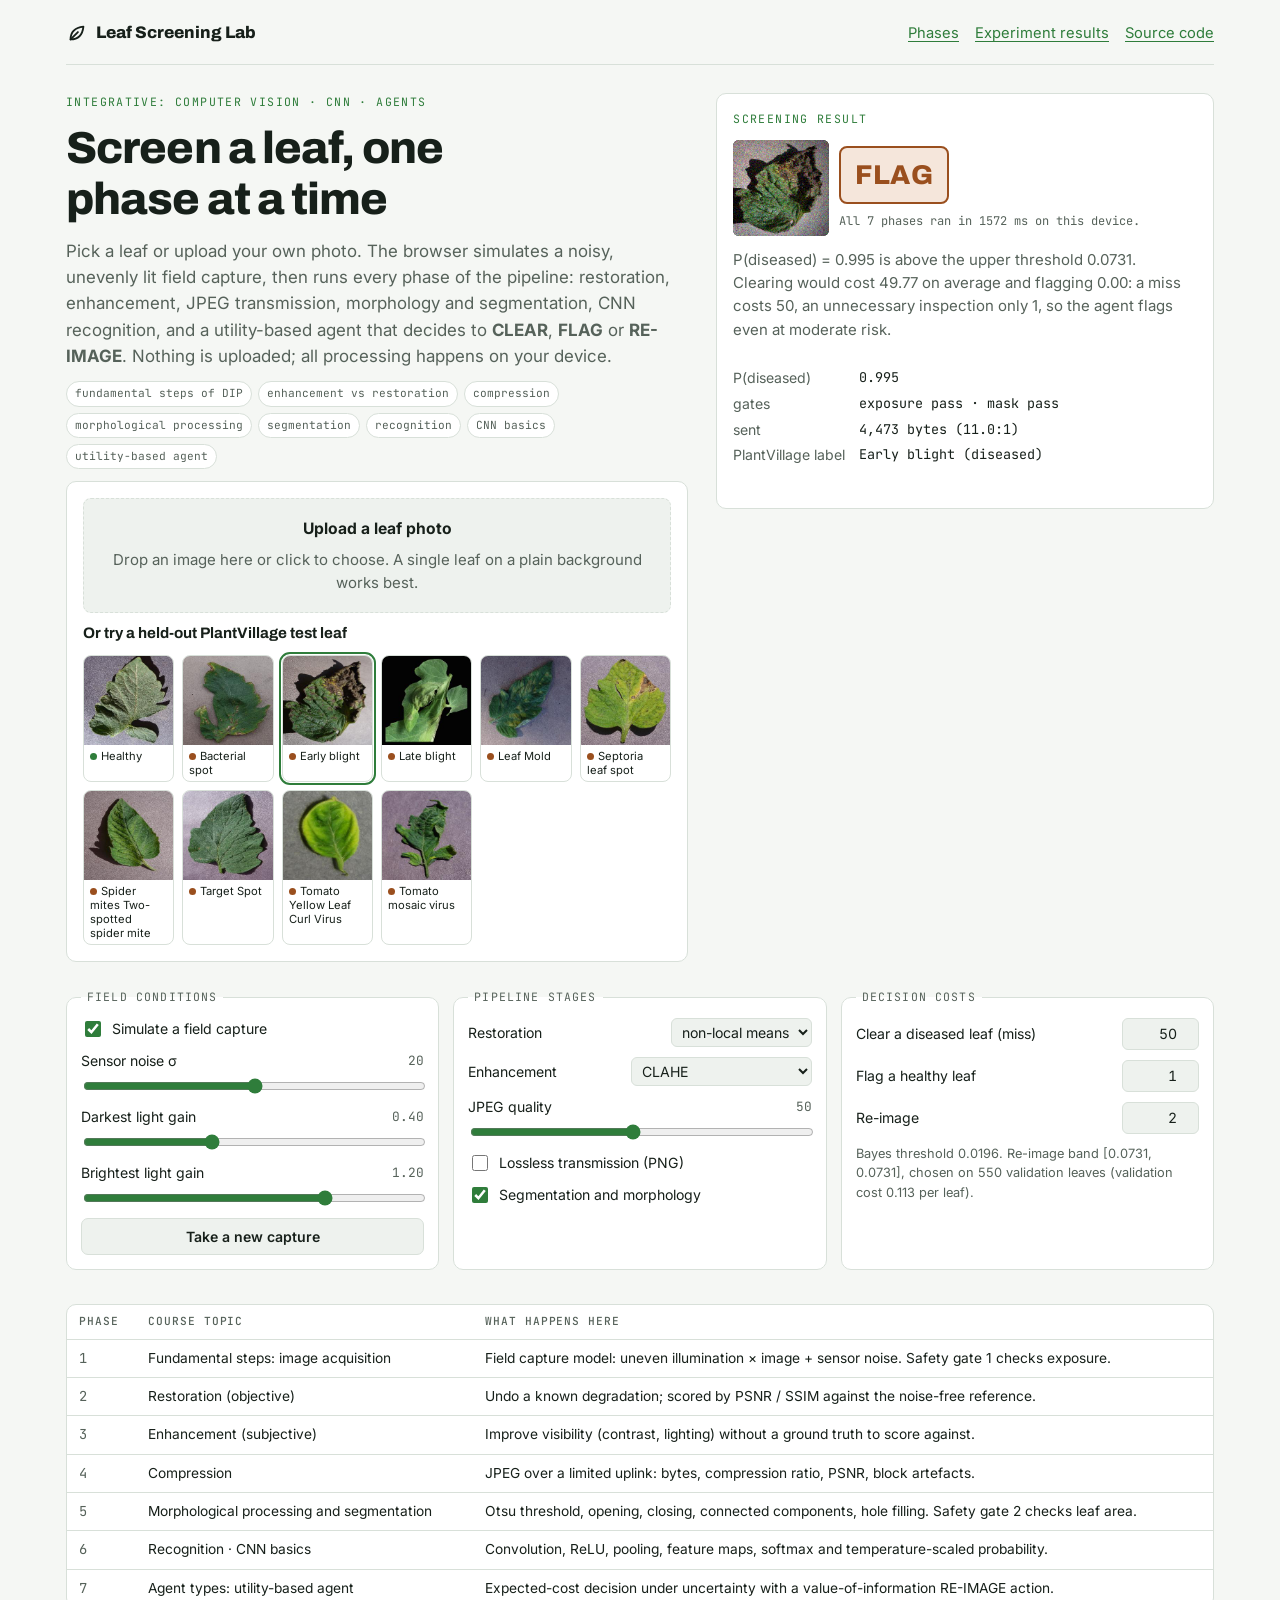
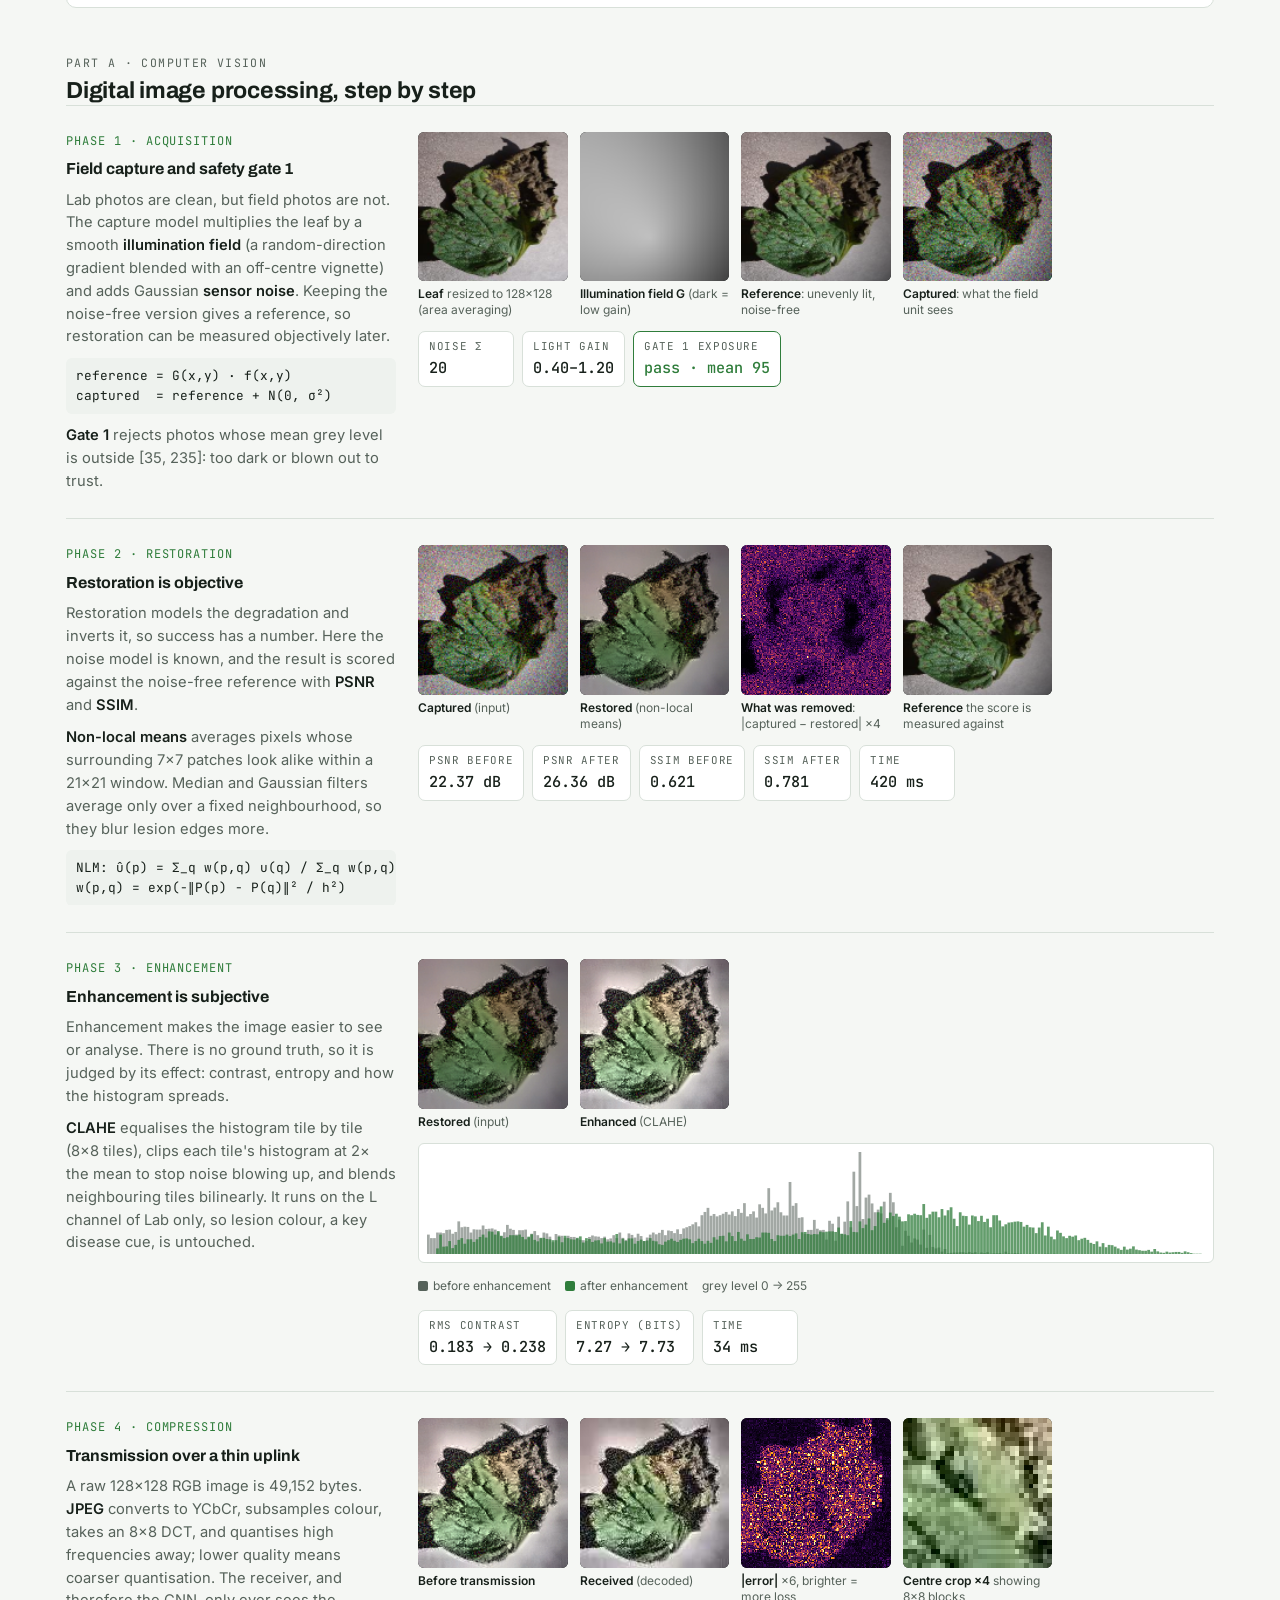
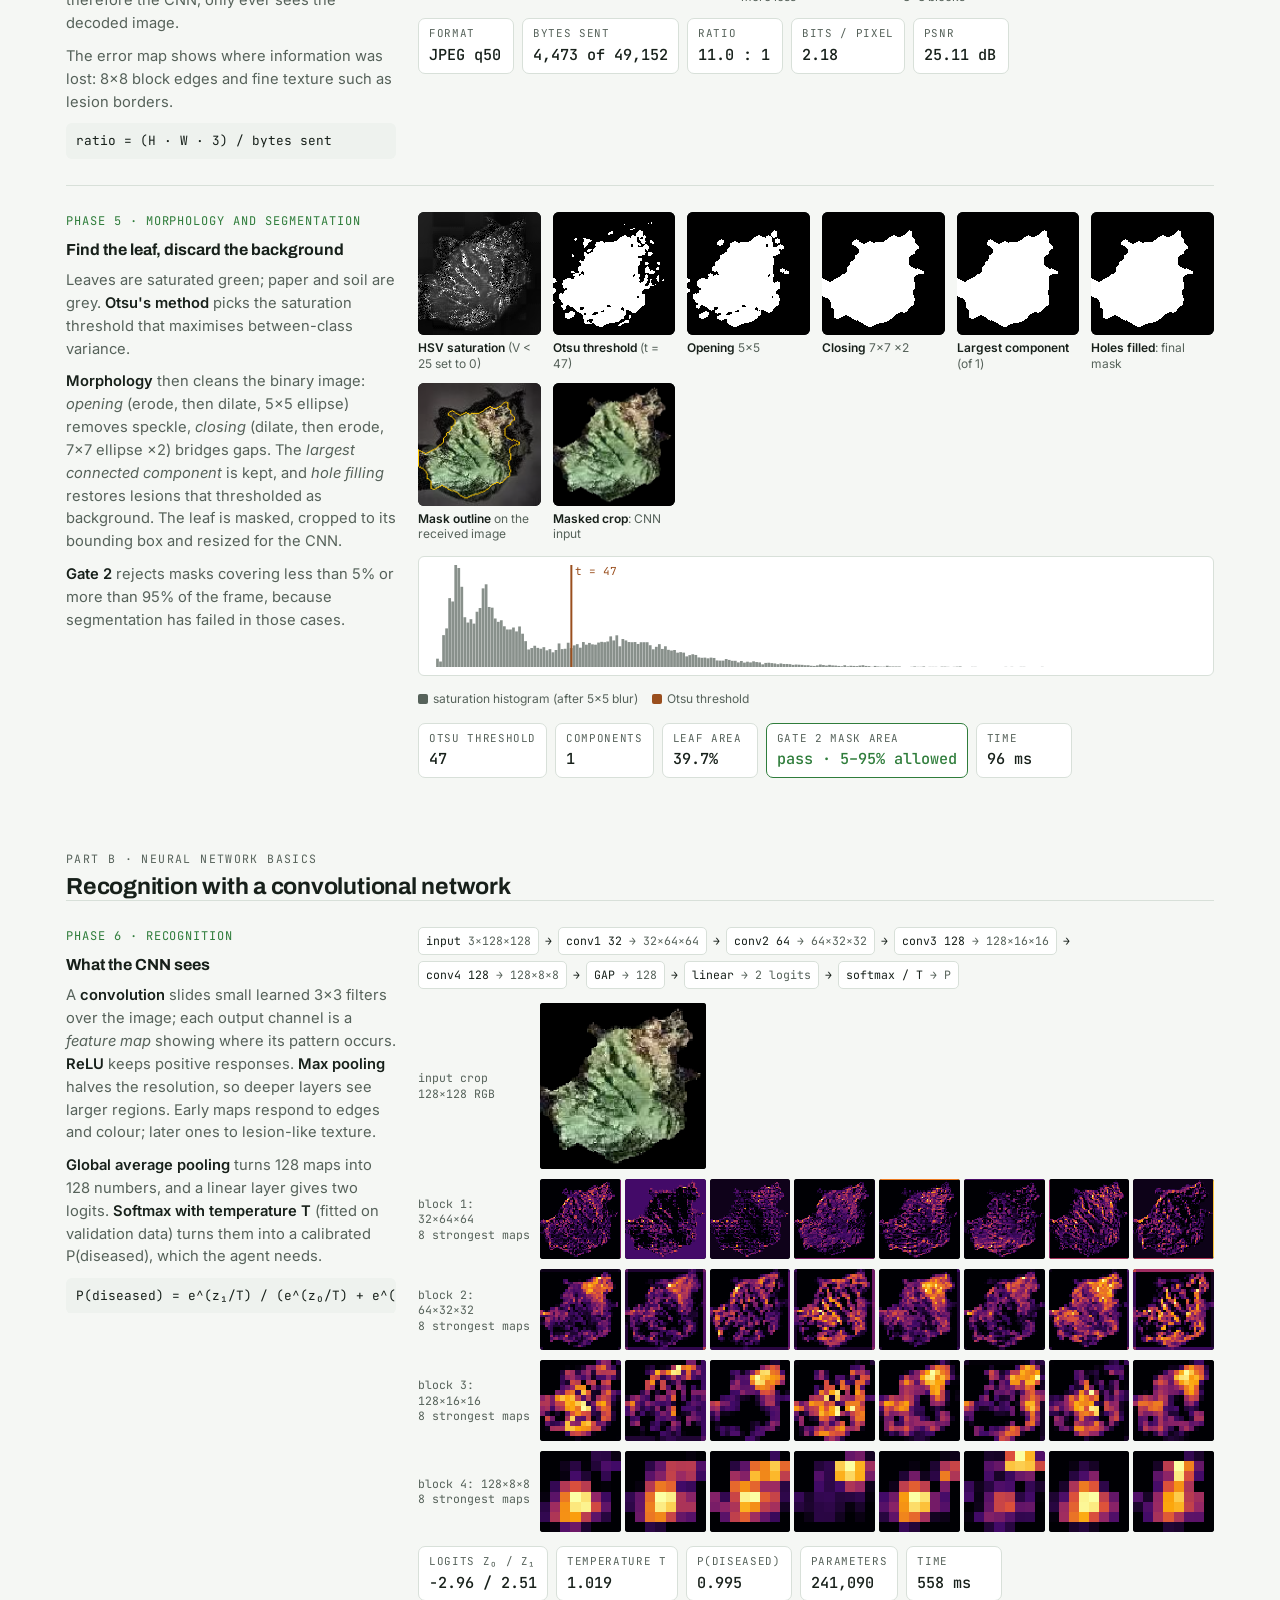
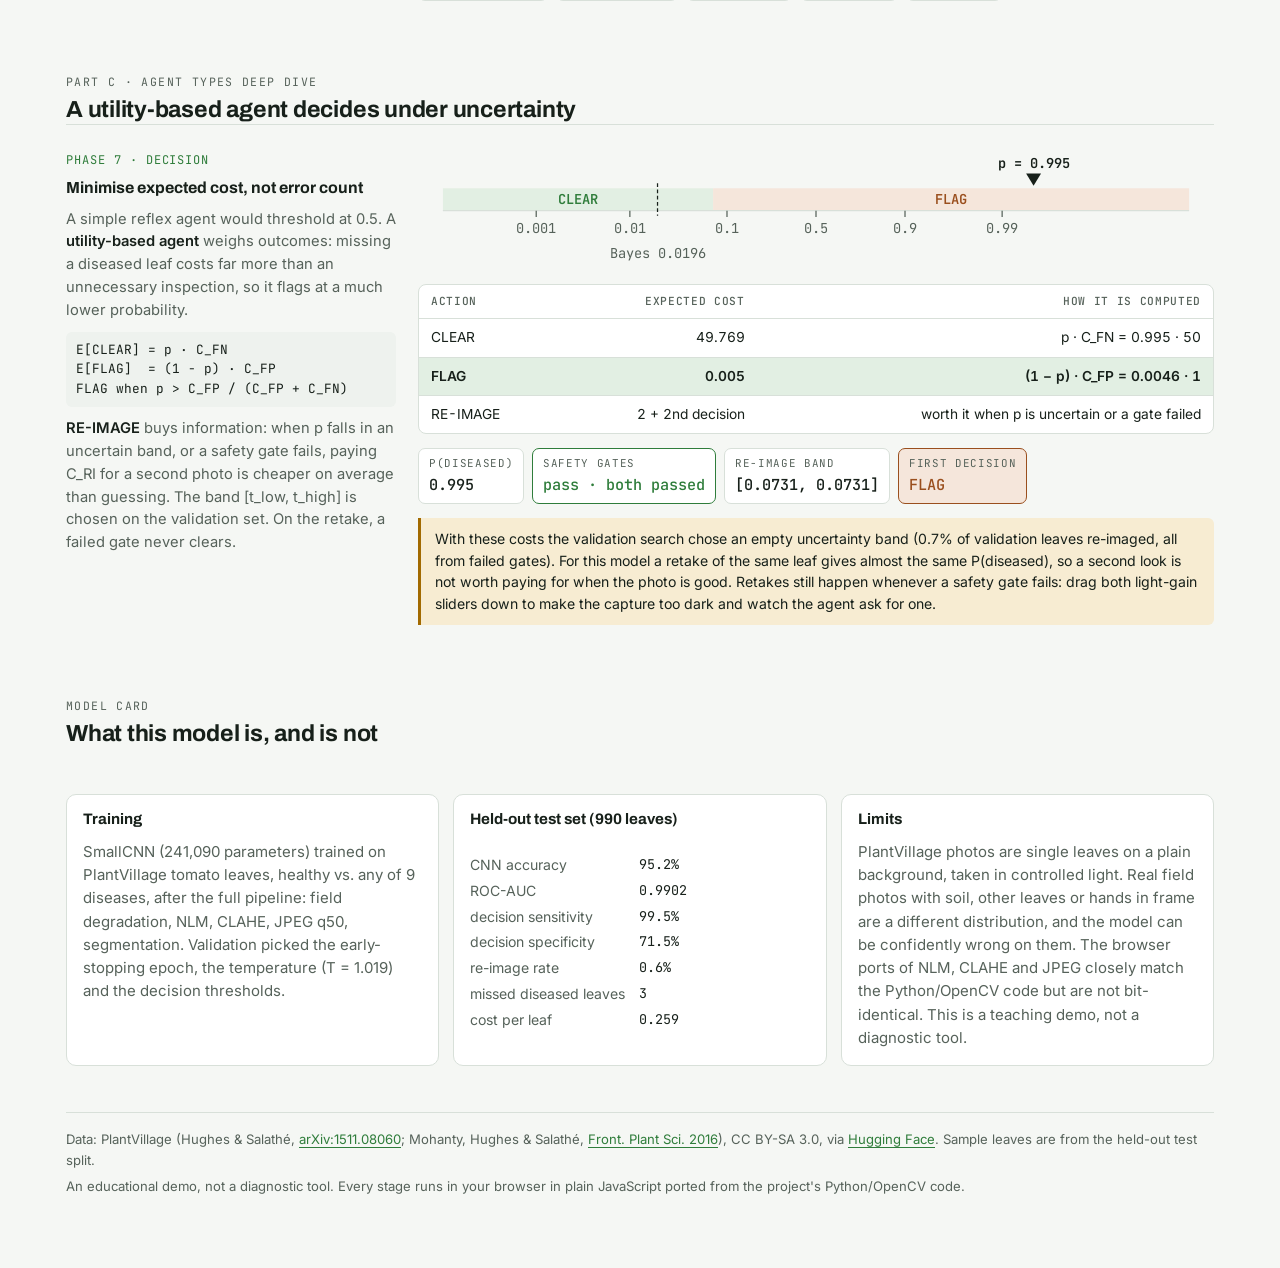
==== commit 3205fea6: "Shorten lab page heading Co-Authored-By: Claude Opus 5.5 <noreply@anthropic.com>" ====
--- a/docs/index.html
+++ b/docs/index.html
@@ -4,7 +4,7 @@
 <meta charset="utf-8">
 <meta name="viewport" content="width=device-width, initial-scale=1, viewport-fit=cover">
 <title>Leaf Screening Lab</title>
-<meta name="description" content="Screen a tomato leaf photo step by step in your browser: restoration, enhancement, JPEG compression, morphology, segmentation, a CNN and a utility-based CLEAR / FLAG / RE-IMAGE agent.">
+<meta name="description" content="Screen a leaf photo step by step in your browser: restoration, enhancement, JPEG compression, morphology, segmentation, a CNN and a utility-based CLEAR / FLAG / RE-IMAGE agent.">
 <link rel="preconnect" href="https://fonts.googleapis.com">
 <link rel="preconnect" href="https://fonts.gstatic.com" crossorigin>
 <link rel="stylesheet" href="https://fonts.googleapis.com/css2?family=Archivo:wght@500;700;800&family=Inter:wght@400;500;600&family=JetBrains+Mono:wght@400;500&display=swap">
@@ -30,7 +30,7 @@
 <section class="hero">
   <div class="intro">
     <span class="eyebrow">Integrative: computer vision · CNN · agents</span>
-    <h1>Screen a tomato leaf, one phase at a time</h1>
+    <h1>Screen a leaf, one phase at a time</h1>
     <p class="lede">Pick a leaf or upload your own photo. The browser simulates a noisy, unevenly lit field capture, then runs every phase of the pipeline: restoration, enhancement, JPEG transmission, morphology and segmentation, CNN recognition, and a utility-based agent that decides to <strong>CLEAR</strong>, <strong>FLAG</strong> or <strong>RE-IMAGE</strong>. Nothing is uploaded; all processing happens on your device.</p>
     <div class="topics">
       <span class="topic">fundamental steps of DIP</span><span class="topic">enhancement vs restoration</span>
